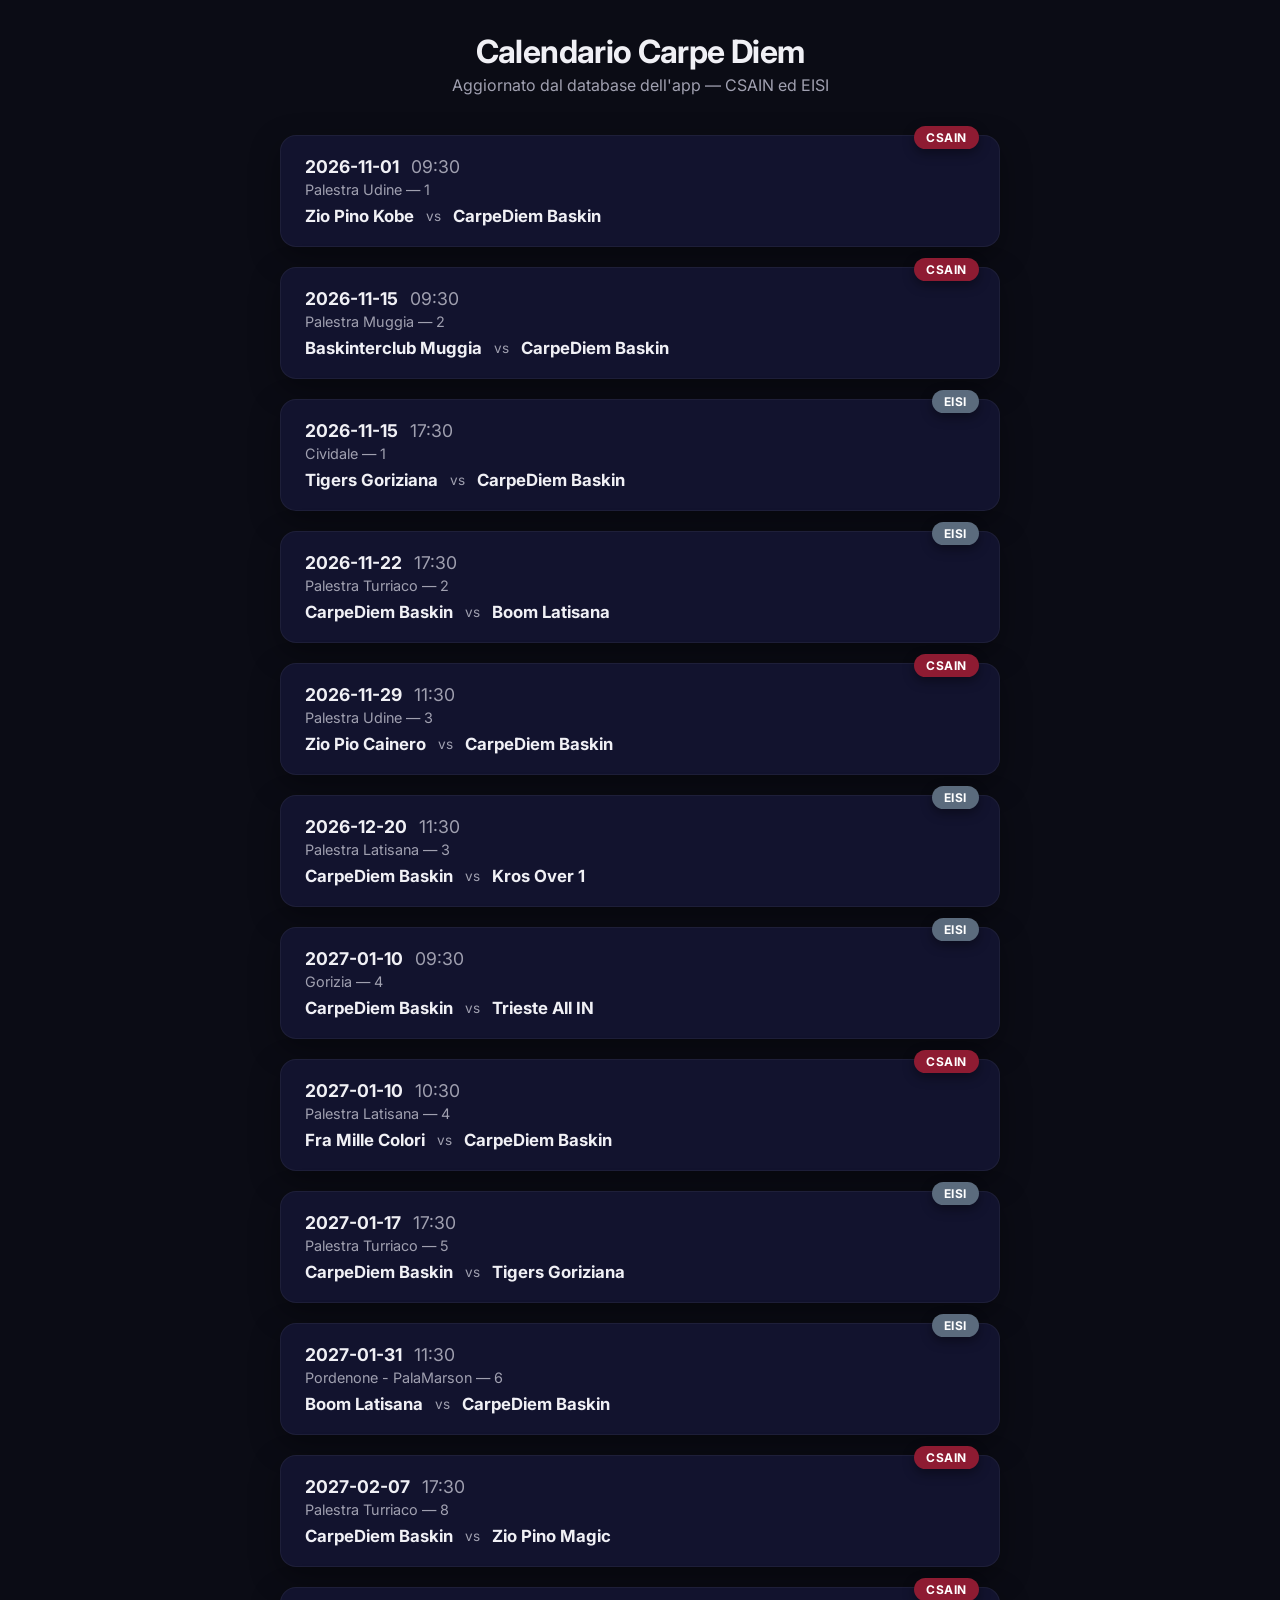
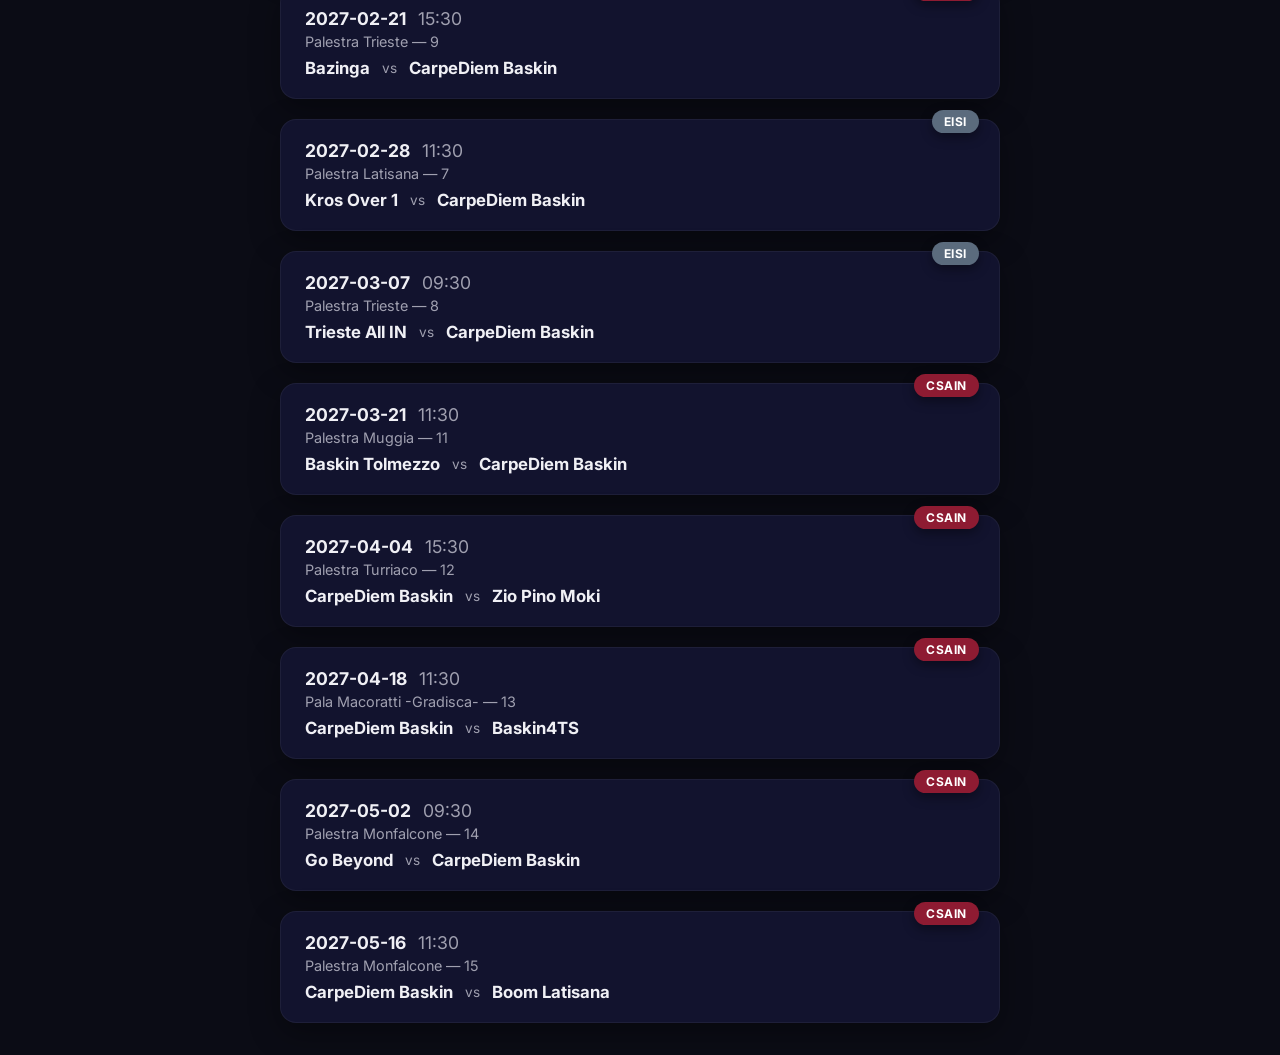
==== calendar_site/index.html @ c31df186 "Aggiunto calendario pubblico statico (index.html + generate.py + README)" ====
<!DOCTYPE html>
<html lang="it">
<head>
<meta charset="UTF-8">
<meta name="viewport" content="width=device-width, initial-scale=1.0">
<title>Calendario Carpe Diem</title>
<style>
  @import url('https://fonts.googleapis.com/css2?family=Inter:wght@400;600&display=swap');
  :root {
    --bg:#0b0c15; --surface:#12132e; --text:#f0f0f5; --muted:#a0a0b0;
  }
  * { box-sizing:border-box; margin:0; padding:0; }
  body { font-family:'Inter',system-ui,sans-serif; background:var(--bg); color:var(--text); padding:2rem 1rem; }
  .container { max-width:720px; margin:0 auto; }
  header { text-align:center; margin-bottom:2.5rem; }
  h1 { font-size:2rem; letter-spacing:-0.02em; }
  .subtitle { color:var(--muted); margin-top:.25rem; }
  .grid { display:grid; gap:1.25rem; }
  .card { background:var(--surface); border-radius:1rem; padding:1.25rem 1.5rem; position:relative; box-shadow:0 10px 30px rgba(0,0,0,.35); border:1px solid rgba(255,255,255,.05); }
  .tag { position:absolute; top:-.6rem; right:1.25rem; padding:.25rem .75rem; border-radius:999px; font-size:.75rem; font-weight:700; letter-spacing:.05em; text-transform:uppercase; color:#fff; box-shadow:0 4px 12px rgba(0,0,0,.4); }
  h3 { font-size:1.1rem; margin-bottom:.25rem; }
  .time { color:var(--muted); font-weight:400; margin-left:.5rem; }
  .venue { color:var(--muted); font-size:.9rem; margin-bottom:.5rem; }
  .teams { display:flex; align-items:center; gap:.75rem; font-size:1.05rem; margin-top:.5rem; }
  .vs { color:var(--muted); font-size:.85rem; }
  @media (max-width: 480px) { .card { padding:1rem; } }
</style>
</head>
<body>
<div class="container">
  <header>
    <h1>Calendario Carpe Diem</h1>
    <p class="subtitle">Aggiornato dal database dell'app — CSAIN ed EISI</p>
  </header>
  <main class="grid">
    
    <article class="card">
      <div class="tag" style="background:#8e1b32">CSAIN</div>
      <h3>2026-11-01 <span class="time">09:30</span></h3>
      <p class="venue">Palestra Udine — 1</p>
      <div class="teams">
        <b>Zio Pino Kobe</b> <span class="vs">vs</span> <b>CarpeDiem Baskin</b>
      </div>
    </article>


    <article class="card">
      <div class="tag" style="background:#8e1b32">CSAIN</div>
      <h3>2026-11-15 <span class="time">09:30</span></h3>
      <p class="venue">Palestra Muggia — 2</p>
      <div class="teams">
        <b>Baskinterclub Muggia</b> <span class="vs">vs</span> <b>CarpeDiem Baskin</b>
      </div>
    </article>


    <article class="card">
      <div class="tag" style="background:#5b6b7d">EISI</div>
      <h3>2026-11-15 <span class="time">17:30</span></h3>
      <p class="venue">Cividale — 1</p>
      <div class="teams">
        <b>Tigers Goriziana</b> <span class="vs">vs</span> <b>CarpeDiem Baskin</b>
      </div>
    </article>


    <article class="card">
      <div class="tag" style="background:#5b6b7d">EISI</div>
      <h3>2026-11-22 <span class="time">17:30</span></h3>
      <p class="venue">Palestra Turriaco — 2</p>
      <div class="teams">
        <b>CarpeDiem Baskin</b> <span class="vs">vs</span> <b>Boom Latisana</b>
      </div>
    </article>


    <article class="card">
      <div class="tag" style="background:#8e1b32">CSAIN</div>
      <h3>2026-11-29 <span class="time">11:30</span></h3>
      <p class="venue">Palestra Udine — 3</p>
      <div class="teams">
        <b>Zio Pio Cainero</b> <span class="vs">vs</span> <b>CarpeDiem Baskin</b>
      </div>
    </article>


    <article class="card">
      <div class="tag" style="background:#5b6b7d">EISI</div>
      <h3>2026-12-20 <span class="time">11:30</span></h3>
      <p class="venue">Palestra Latisana — 3</p>
      <div class="teams">
        <b>CarpeDiem Baskin</b> <span class="vs">vs</span> <b>Kros Over 1</b>
      </div>
    </article>


    <article class="card">
      <div class="tag" style="background:#5b6b7d">EISI</div>
      <h3>2027-01-10 <span class="time">09:30</span></h3>
      <p class="venue">Gorizia — 4</p>
      <div class="teams">
        <b>CarpeDiem Baskin</b> <span class="vs">vs</span> <b>Trieste All IN</b>
      </div>
    </article>


    <article class="card">
      <div class="tag" style="background:#8e1b32">CSAIN</div>
      <h3>2027-01-10 <span class="time">10:30</span></h3>
      <p class="venue">Palestra Latisana — 4</p>
      <div class="teams">
        <b>Fra Mille Colori</b> <span class="vs">vs</span> <b>CarpeDiem Baskin</b>
      </div>
    </article>


    <article class="card">
      <div class="tag" style="background:#5b6b7d">EISI</div>
      <h3>2027-01-17 <span class="time">17:30</span></h3>
      <p class="venue">Palestra Turriaco — 5</p>
      <div class="teams">
        <b>CarpeDiem Baskin</b> <span class="vs">vs</span> <b>Tigers Goriziana</b>
      </div>
    </article>


    <article class="card">
      <div class="tag" style="background:#5b6b7d">EISI</div>
      <h3>2027-01-31 <span class="time">11:30</span></h3>
      <p class="venue">Pordenone - PalaMarson — 6</p>
      <div class="teams">
        <b>Boom Latisana</b> <span class="vs">vs</span> <b>CarpeDiem Baskin</b>
      </div>
    </article>


    <article class="card">
      <div class="tag" style="background:#8e1b32">CSAIN</div>
      <h3>2027-02-07 <span class="time">17:30</span></h3>
      <p class="venue">Palestra Turriaco — 8</p>
      <div class="teams">
        <b>CarpeDiem Baskin</b> <span class="vs">vs</span> <b>Zio Pino Magic</b>
      </div>
    </article>


    <article class="card">
      <div class="tag" style="background:#8e1b32">CSAIN</div>
      <h3>2027-02-21 <span class="time">15:30</span></h3>
      <p class="venue">Palestra Trieste — 9</p>
      <div class="teams">
        <b>Bazinga</b> <span class="vs">vs</span> <b>CarpeDiem Baskin</b>
      </div>
    </article>


    <article class="card">
      <div class="tag" style="background:#5b6b7d">EISI</div>
      <h3>2027-02-28 <span class="time">11:30</span></h3>
      <p class="venue">Palestra Latisana — 7</p>
      <div class="teams">
        <b>Kros Over 1</b> <span class="vs">vs</span> <b>CarpeDiem Baskin</b>
      </div>
    </article>


    <article class="card">
      <div class="tag" style="background:#5b6b7d">EISI</div>
      <h3>2027-03-07 <span class="time">09:30</span></h3>
      <p class="venue">Palestra Trieste — 8</p>
      <div class="teams">
        <b>Trieste All IN</b> <span class="vs">vs</span> <b>CarpeDiem Baskin</b>
      </div>
    </article>


    <article class="card">
      <div class="tag" style="background:#8e1b32">CSAIN</div>
      <h3>2027-03-21 <span class="time">11:30</span></h3>
      <p class="venue">Palestra Muggia — 11</p>
      <div class="teams">
        <b>Baskin Tolmezzo</b> <span class="vs">vs</span> <b>CarpeDiem Baskin</b>
      </div>
    </article>


    <article class="card">
      <div class="tag" style="background:#8e1b32">CSAIN</div>
      <h3>2027-04-04 <span class="time">15:30</span></h3>
      <p class="venue">Palestra Turriaco — 12</p>
      <div class="teams">
        <b>CarpeDiem Baskin</b> <span class="vs">vs</span> <b>Zio Pino Moki</b>
      </div>
    </article>


    <article class="card">
      <div class="tag" style="background:#8e1b32">CSAIN</div>
      <h3>2027-04-18 <span class="time">11:30</span></h3>
      <p class="venue">Pala Macoratti -Gradisca- — 13</p>
      <div class="teams">
        <b>CarpeDiem Baskin</b> <span class="vs">vs</span> <b>Baskin4TS</b>
      </div>
    </article>


    <article class="card">
      <div class="tag" style="background:#8e1b32">CSAIN</div>
      <h3>2027-05-02 <span class="time">09:30</span></h3>
      <p class="venue">Palestra Monfalcone — 14</p>
      <div class="teams">
        <b>Go Beyond</b> <span class="vs">vs</span> <b>CarpeDiem Baskin</b>
      </div>
    </article>


    <article class="card">
      <div class="tag" style="background:#8e1b32">CSAIN</div>
      <h3>2027-05-16 <span class="time">11:30</span></h3>
      <p class="venue">Palestra Monfalcone — 15</p>
      <div class="teams">
        <b>CarpeDiem Baskin</b> <span class="vs">vs</span> <b>Boom Latisana</b>
      </div>
    </article>

  </main>
</div>
</body>
</html>
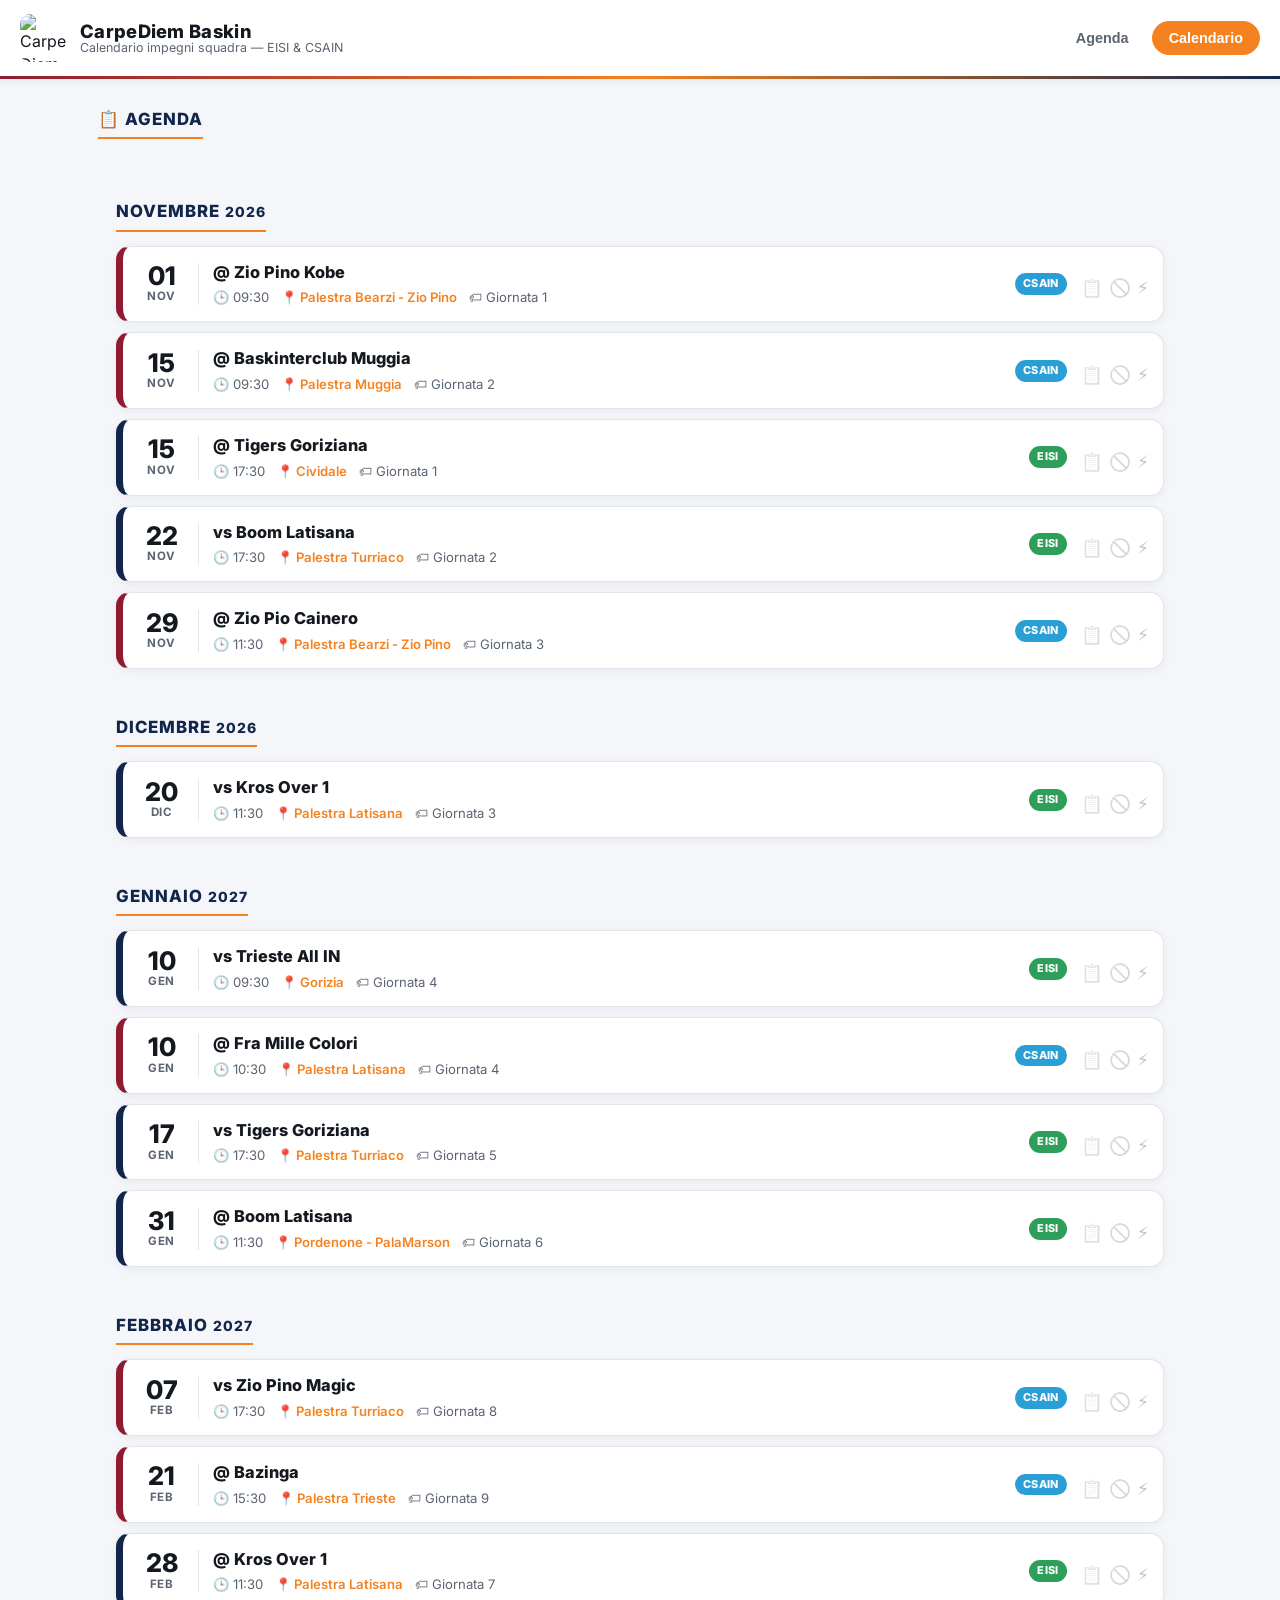
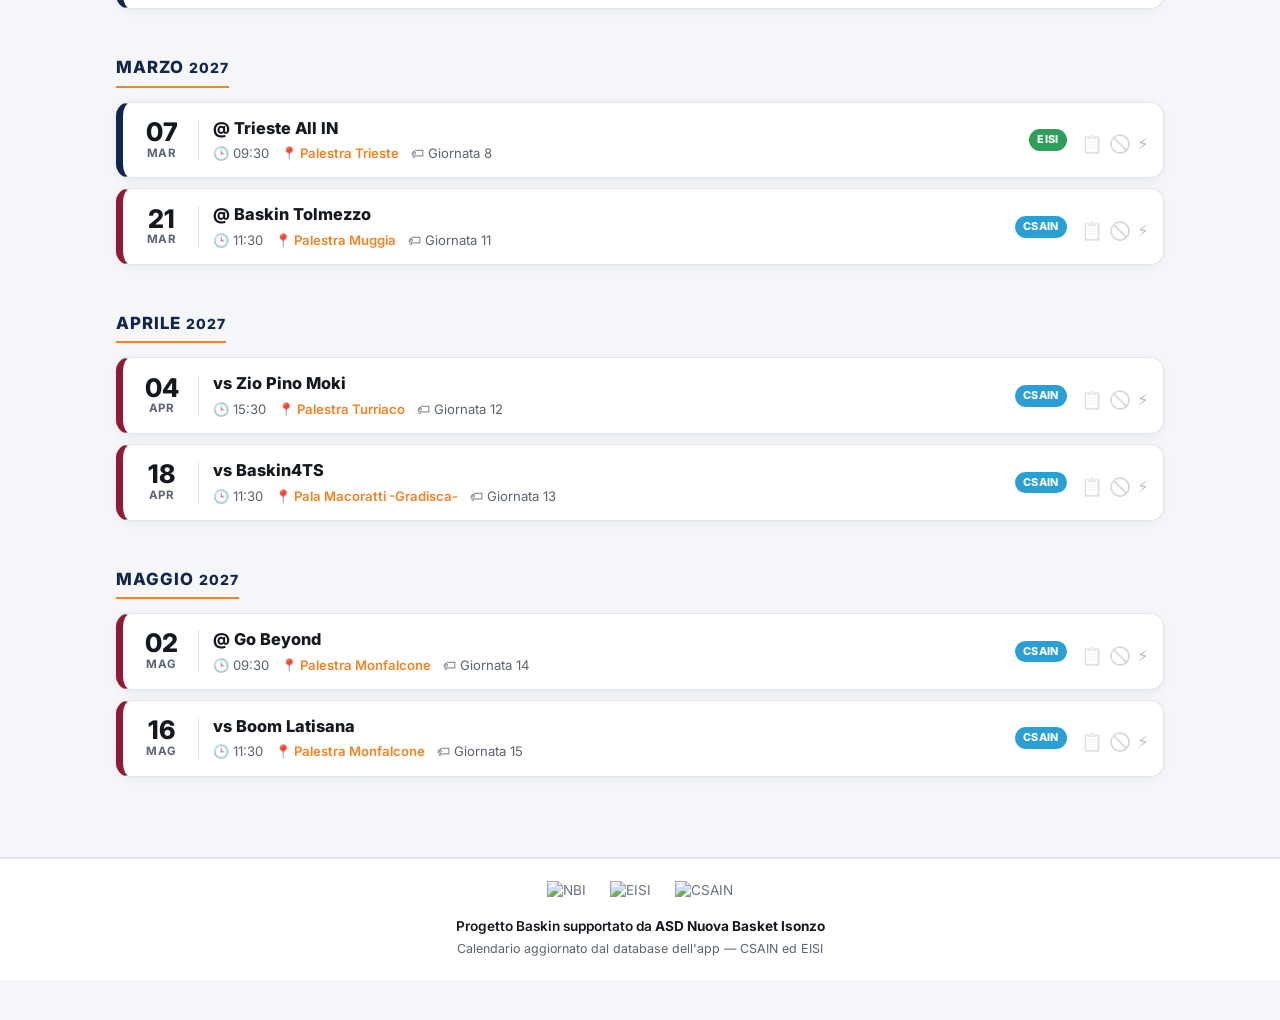
==== commit 68db0181: "Icone convocazioni/indisponibili/passaggi con fetch al server, tab agenda/calendario" ====
--- a/calendar_site/index.html
+++ b/calendar_site/index.html
@@ -5,225 +5,978 @@
 <meta name="viewport" content="width=device-width, initial-scale=1.0">
 <title>Calendario Carpe Diem</title>
 <style>
-  @import url('https://fonts.googleapis.com/css2?family=Inter:wght@400;600&display=swap');
+  @import url('https://fonts.googleapis.com/css2?family=Inter:wght@400;600;800&display=swap');
   :root {
-    --bg:#0b0c15; --surface:#12132e; --text:#f0f0f5; --muted:#a0a0b0;
+    --orange: #f58220; --orange-dark: #d96f16;
+    --amaranto: #8e1b32; --navy: #12264b;
+    --eisi: #2e9e5b; --csain: #2a9fd6;
+    --bg: #f4f6f9; --surface: #ffffff; --surface-2: #f8fafc;
+    --text: #14181f; --muted: #5b6472; --border: #e2e6ec; --header-bg: #ffffff;
+    --font: "Inter", system-ui, -apple-system, Roboto, Helvetica, Arial, sans-serif;
+    --radius: 14px; --radius-sm: 9px;
+    --shadow: 0 8px 24px rgba(18,38,75,0.10); --shadow-sm: 0 2px 8px rgba(18,38,75,0.06);
   }
   * { box-sizing:border-box; margin:0; padding:0; }
-  body { font-family:'Inter',system-ui,sans-serif; background:var(--bg); color:var(--text); padding:2rem 1rem; }
-  .container { max-width:720px; margin:0 auto; }
-  header { text-align:center; margin-bottom:2.5rem; }
-  h1 { font-size:2rem; letter-spacing:-0.02em; }
-  .subtitle { color:var(--muted); margin-top:.25rem; }
-  .grid { display:grid; gap:1.25rem; }
-  .card { background:var(--surface); border-radius:1rem; padding:1.25rem 1.5rem; position:relative; box-shadow:0 10px 30px rgba(0,0,0,.35); border:1px solid rgba(255,255,255,.05); }
-  .tag { position:absolute; top:-.6rem; right:1.25rem; padding:.25rem .75rem; border-radius:999px; font-size:.75rem; font-weight:700; letter-spacing:.05em; text-transform:uppercase; color:#fff; box-shadow:0 4px 12px rgba(0,0,0,.4); }
-  h3 { font-size:1.1rem; margin-bottom:.25rem; }
-  .time { color:var(--muted); font-weight:400; margin-left:.5rem; }
-  .venue { color:var(--muted); font-size:.9rem; margin-bottom:.5rem; }
-  .teams { display:flex; align-items:center; gap:.75rem; font-size:1.05rem; margin-top:.5rem; }
-  .vs { color:var(--muted); font-size:.85rem; }
-  @media (max-width: 480px) { .card { padding:1rem; } }
+  html { scroll-behavior: smooth; }
+  body { font-family: var(--font); background: var(--bg); color: var(--text); line-height: 1.45; padding-bottom: 40px; }
+  a { color: var(--orange); text-decoration: none; }
+  a:hover { text-decoration: underline; }
+
+  /* Header */
+  .topbar-brand { display:flex; align-items:center; gap:12px; min-width:0; }
+  .topbar-brand img { height:48px; width:48px; object-fit:contain; border-radius:10px; background:#fff; }
+  .topbar-brand .title { font-weight:800; font-size:1.15rem; letter-spacing:.3px; line-height:1.1; }
+  .topbar-brand .subtitle { font-size:.78rem; color:var(--muted); }
+
+  /* Sections */
+  .section-title { font-size:1.05rem; font-weight:800; text-transform:uppercase; letter-spacing:1px; color:var(--navy); margin: 28px 0 14px; padding-bottom:6px; border-bottom:2px solid var(--orange); display:inline-block; }
+  .agenda-section, .cal-section { max-width: 1120px; margin: 0 auto; padding: 18px 18px 0; }
+
+  /* Agenda Cards */
+  .agenda-list { display:flex; flex-direction:column; gap:10px; }
+  .match-card {
+    display:flex; align-items:center; gap:14px; background:var(--surface);
+    border:1px solid var(--border); border-left:7px solid var(--orange); border-radius:var(--radius);
+    padding:14px; cursor:pointer; box-shadow:var(--shadow-sm); transition: transform .12s ease, box-shadow .12s ease;
+  }
+  .match-card:hover { box-shadow:var(--shadow); transform: translateY(-2px); }
+  .match-card.fed-EISI { border-left-color: var(--navy); }
+  .match-card.fed-CSAIN { border-left-color: var(--amaranto); }
+  .match-card__date { flex:0 0 62px; text-align:center; border-right:1px solid var(--border); padding-right:12px; }
+  .match-card__day { font-size:1.6rem; font-weight:800; line-height:1; color:var(--text); }
+  .match-card__mon { font-size:.72rem; text-transform:uppercase; color:var(--muted); font-weight:700; letter-spacing:.5px; }
+  .match-card__main { flex:1; min-width:0; }
+  .match-card__titleRow { display:flex; align-items:center; gap:8px; }
+  .match-card__logo { width:30px; height:30px; object-fit:contain; border-radius:6px; flex:0 0 auto; background:#fff; border:1px solid var(--border); padding:2px; }
+  .match-card__vs { font-weight:800; font-size:1.02rem; }
+  .match-card__meta { font-size:.82rem; color:var(--muted); display:flex; gap:12px; flex-wrap:wrap; margin-top:4px; }
+  .match-card__meta .meta-link { color:var(--orange); font-weight:600; }
+  .match-card__right { display:flex; flex-direction:column; align-items:flex-end; gap:6px; min-width:64px; }
+  .pill { font-size:.68rem; font-weight:800; color:#fff; padding:3px 8px; border-radius:999px; letter-spacing:.3px; }
+  .pill.CSAIN { background:var(--csain); }
+  .pill.EISI { background:var(--eisi); }
+  .pill.result { background:#2e9e5b; }
+
+  /* Calendario */
+  .cal-section h2 { margin-top:36px; }
+  .cal-month-grid { display:grid; grid-template-columns: repeat(auto-fill, minmax(160px, 1fr)); gap:10px; }
+  .cal-cell { background:var(--surface-2); border:1px solid var(--border); border-radius:var(--radius-sm); padding:10px; min-height:100px; }
+  .cal-day-num { font-size:1.1rem; font-weight:800; color:var(--navy); margin-bottom:6px; }
+  .cal-ev { border-left:4px solid var(--orange); background:var(--surface); border-radius:8px; padding:8px; margin-bottom:6px; box-shadow:var(--shadow-sm); }
+  .cal-ev.fed-EISI { border-left-color:var(--navy); }
+  .cal-ev.fed-CSAIN { border-left-color:var(--amaranto); }
+  .cal-badge { font-size:.6rem; font-weight:800; padding:2px 6px; border-radius:5px; color:#fff; display:inline-block; margin-bottom:4px; }
+  .badge-CSAIN { background:var(--csain); }
+  .badge-EISI { background:var(--eisi); }
+  .cal-ev-time { font-weight:800; color:var(--orange); font-size:.82rem; }
+  .cal-ev-vs { font-weight:700; font-size:.85rem; color:var(--text); white-space:nowrap; overflow:hidden; text-overflow:ellipsis; }
+
+  /* Footer */
+  footer img { height: 28px; opacity: .9; }
+  .card-icons { display:flex; gap:6px; margin-top:8px; align-items:center; }
+  .icon-badge { font-size:1.1rem; opacity:.25; filter:grayscale(1); transition:opacity .2s, filter .2s; cursor:default; }
+  .icon-badge.active { opacity:1; filter:none; cursor:pointer; }
+
+  /* Responsive */
+  @media (max-width: 720px) {
+    .match-card { flex-wrap:wrap; gap:10px; padding:12px; }
+    .match-card__date { border-right:none; border-bottom:1px solid var(--border); padding:0 0 8px; flex:0 0 100%; text-align:left; display:flex; gap:10px; align-items:center; }
+    .match-card__main { min-width:100%; }
+    .cal-month-grid { grid-template-columns: 1fr; }
+  }
 </style>
 </head>
 <body>
-<div class="container">
-  <header>
-    <h1>Calendario Carpe Diem</h1>
-    <p class="subtitle">Aggiornato dal database dell'app — CSAIN ed EISI</p>
-  </header>
-  <main class="grid">
+
+    <header class="topbar" style="position:sticky;top:0;z-index:30;background:var(--header-bg);border-bottom:3px solid transparent;border-image:linear-gradient(90deg,#8e1b32,#f58220,#12264b) 1;box-shadow:0 2px 8px rgba(18,38,75,.08);padding:14px 20px;display:flex;align-items:center;gap:14px;flex-wrap:wrap;">
+      <div style="display:flex;align-items:center;gap:12px;min-width:0;">
+        <img src="https://raw.githubusercontent.com/ErikF79/carpediem-baskin/main/static/assets/carpediem.png" alt="Carpe Diem" style="height:48px;width:48px;object-fit:contain;border-radius:10px;background:#fff;">
+        <div style="line-height:1.1;">
+          <div style="font-weight:800;font-size:1.15rem;letter-spacing:.3px;color:var(--text);">CarpeDiem Baskin</div>
+          <div style="font-size:.78rem;color:var(--muted);">Calendario impegni squadra — EISI &amp; CSAIN</div>
+        </div>
+      </div>
+      <nav style="display:flex;gap:6px;margin-left:auto;">
+        <button onclick="showTab('agenda')" id="tab-agenda" style="padding:8px 16px;border-radius:999px;font-weight:700;font-size:.9rem;text-decoration:none;background:transparent;color:var(--muted);border:1px solid transparent;cursor:pointer;">Agenda</button>
+        <button onclick="showTab('calendario')" id="tab-calendario" style="padding:8px 16px;border-radius:999px;font-weight:700;font-size:.9rem;text-decoration:none;background:var(--orange);color:#fff;border:1px solid var(--orange);cursor:pointer;">Calendario</button>
+      </nav>
+    </header>
+    <script>
+      function showTab(id) {
+        document.getElementById('agenda').style.display = id === 'agenda' ? 'block' : 'none';
+        document.getElementById('calendario').style.display = id === 'calendario' ? 'block' : 'none';
+        document.getElementById('tab-agenda').style.background = id === 'agenda' ? 'var(--orange)' : 'transparent';
+        document.getElementById('tab-agenda').style.color = id === 'agenda' ? '#fff' : 'var(--muted)';
+        document.getElementById('tab-calendario').style.background = id === 'calendario' ? 'var(--orange)' : 'transparent';
+        document.getElementById('tab-calendario').style.color = id === 'calendario' ? '#fff' : 'var(--muted)';
+      }
+    </script>
     
-    <article class="card">
-      <div class="tag" style="background:#8e1b32">CSAIN</div>
-      <h3>2026-11-01 <span class="time">09:30</span></h3>
-      <p class="venue">Palestra Udine — 1</p>
-      <div class="teams">
-        <b>Zio Pino Kobe</b> <span class="vs">vs</span> <b>CarpeDiem Baskin</b>
-      </div>
-    </article>
-
-
-    <article class="card">
-      <div class="tag" style="background:#8e1b32">CSAIN</div>
-      <h3>2026-11-15 <span class="time">09:30</span></h3>
-      <p class="venue">Palestra Muggia — 2</p>
-      <div class="teams">
-        <b>Baskinterclub Muggia</b> <span class="vs">vs</span> <b>CarpeDiem Baskin</b>
-      </div>
-    </article>
-
-
-    <article class="card">
-      <div class="tag" style="background:#5b6b7d">EISI</div>
-      <h3>2026-11-15 <span class="time">17:30</span></h3>
-      <p class="venue">Cividale — 1</p>
-      <div class="teams">
-        <b>Tigers Goriziana</b> <span class="vs">vs</span> <b>CarpeDiem Baskin</b>
-      </div>
-    </article>
-
-
-    <article class="card">
-      <div class="tag" style="background:#5b6b7d">EISI</div>
-      <h3>2026-11-22 <span class="time">17:30</span></h3>
-      <p class="venue">Palestra Turriaco — 2</p>
-      <div class="teams">
-        <b>CarpeDiem Baskin</b> <span class="vs">vs</span> <b>Boom Latisana</b>
-      </div>
-    </article>
-
-
-    <article class="card">
-      <div class="tag" style="background:#8e1b32">CSAIN</div>
-      <h3>2026-11-29 <span class="time">11:30</span></h3>
-      <p class="venue">Palestra Udine — 3</p>
-      <div class="teams">
-        <b>Zio Pio Cainero</b> <span class="vs">vs</span> <b>CarpeDiem Baskin</b>
-      </div>
-    </article>
-
-
-    <article class="card">
-      <div class="tag" style="background:#5b6b7d">EISI</div>
-      <h3>2026-12-20 <span class="time">11:30</span></h3>
-      <p class="venue">Palestra Latisana — 3</p>
-      <div class="teams">
-        <b>CarpeDiem Baskin</b> <span class="vs">vs</span> <b>Kros Over 1</b>
-      </div>
-    </article>
-
-
-    <article class="card">
-      <div class="tag" style="background:#5b6b7d">EISI</div>
-      <h3>2027-01-10 <span class="time">09:30</span></h3>
-      <p class="venue">Gorizia — 4</p>
-      <div class="teams">
-        <b>CarpeDiem Baskin</b> <span class="vs">vs</span> <b>Trieste All IN</b>
-      </div>
-    </article>
-
-
-    <article class="card">
-      <div class="tag" style="background:#8e1b32">CSAIN</div>
-      <h3>2027-01-10 <span class="time">10:30</span></h3>
-      <p class="venue">Palestra Latisana — 4</p>
-      <div class="teams">
-        <b>Fra Mille Colori</b> <span class="vs">vs</span> <b>CarpeDiem Baskin</b>
-      </div>
-    </article>
-
-
-    <article class="card">
-      <div class="tag" style="background:#5b6b7d">EISI</div>
-      <h3>2027-01-17 <span class="time">17:30</span></h3>
-      <p class="venue">Palestra Turriaco — 5</p>
-      <div class="teams">
-        <b>CarpeDiem Baskin</b> <span class="vs">vs</span> <b>Tigers Goriziana</b>
-      </div>
-    </article>
-
-
-    <article class="card">
-      <div class="tag" style="background:#5b6b7d">EISI</div>
-      <h3>2027-01-31 <span class="time">11:30</span></h3>
-      <p class="venue">Pordenone - PalaMarson — 6</p>
-      <div class="teams">
-        <b>Boom Latisana</b> <span class="vs">vs</span> <b>CarpeDiem Baskin</b>
-      </div>
-    </article>
-
-
-    <article class="card">
-      <div class="tag" style="background:#8e1b32">CSAIN</div>
-      <h3>2027-02-07 <span class="time">17:30</span></h3>
-      <p class="venue">Palestra Turriaco — 8</p>
-      <div class="teams">
-        <b>CarpeDiem Baskin</b> <span class="vs">vs</span> <b>Zio Pino Magic</b>
-      </div>
-    </article>
-
-
-    <article class="card">
-      <div class="tag" style="background:#8e1b32">CSAIN</div>
-      <h3>2027-02-21 <span class="time">15:30</span></h3>
-      <p class="venue">Palestra Trieste — 9</p>
-      <div class="teams">
-        <b>Bazinga</b> <span class="vs">vs</span> <b>CarpeDiem Baskin</b>
-      </div>
-    </article>
-
-
-    <article class="card">
-      <div class="tag" style="background:#5b6b7d">EISI</div>
-      <h3>2027-02-28 <span class="time">11:30</span></h3>
-      <p class="venue">Palestra Latisana — 7</p>
-      <div class="teams">
-        <b>Kros Over 1</b> <span class="vs">vs</span> <b>CarpeDiem Baskin</b>
-      </div>
-    </article>
-
-
-    <article class="card">
-      <div class="tag" style="background:#5b6b7d">EISI</div>
-      <h3>2027-03-07 <span class="time">09:30</span></h3>
-      <p class="venue">Palestra Trieste — 8</p>
-      <div class="teams">
-        <b>Trieste All IN</b> <span class="vs">vs</span> <b>CarpeDiem Baskin</b>
-      </div>
-    </article>
-
-
-    <article class="card">
-      <div class="tag" style="background:#8e1b32">CSAIN</div>
-      <h3>2027-03-21 <span class="time">11:30</span></h3>
-      <p class="venue">Palestra Muggia — 11</p>
-      <div class="teams">
-        <b>Baskin Tolmezzo</b> <span class="vs">vs</span> <b>CarpeDiem Baskin</b>
-      </div>
-    </article>
-
-
-    <article class="card">
-      <div class="tag" style="background:#8e1b32">CSAIN</div>
-      <h3>2027-04-04 <span class="time">15:30</span></h3>
-      <p class="venue">Palestra Turriaco — 12</p>
-      <div class="teams">
-        <b>CarpeDiem Baskin</b> <span class="vs">vs</span> <b>Zio Pino Moki</b>
-      </div>
-    </article>
-
-
-    <article class="card">
-      <div class="tag" style="background:#8e1b32">CSAIN</div>
-      <h3>2027-04-18 <span class="time">11:30</span></h3>
-      <p class="venue">Pala Macoratti -Gradisca- — 13</p>
-      <div class="teams">
-        <b>CarpeDiem Baskin</b> <span class="vs">vs</span> <b>Baskin4TS</b>
-      </div>
-    </article>
-
-
-    <article class="card">
-      <div class="tag" style="background:#8e1b32">CSAIN</div>
-      <h3>2027-05-02 <span class="time">09:30</span></h3>
-      <p class="venue">Palestra Monfalcone — 14</p>
-      <div class="teams">
-        <b>Go Beyond</b> <span class="vs">vs</span> <b>CarpeDiem Baskin</b>
-      </div>
-    </article>
-
-
-    <article class="card">
-      <div class="tag" style="background:#8e1b32">CSAIN</div>
-      <h3>2027-05-16 <span class="time">11:30</span></h3>
-      <p class="venue">Palestra Monfalcone — 15</p>
-      <div class="teams">
-        <b>CarpeDiem Baskin</b> <span class="vs">vs</span> <b>Boom Latisana</b>
-      </div>
-    </article>
-
-  </main>
+<div style="max-width:1120px;margin:0 auto;padding:0 18px 40px;">
+
+  <section id="agenda" aria-label="Agenda gare" style="display:block;">
+    <h2 class="section-title"><span>📋</span> Agenda</h2>
+    
+        <section class="agenda-section" aria-label="Novembre 2026">
+          <h2 class="section-title"><span>Novembre</span> <small>2026</small></h2>
+          <div class="agenda-list">
+            
+            <div class="match-card fed-CSAIN">
+              <div class="match-card__date">
+                <div class="match-card__day">01</div>
+                <div class="match-card__mon">NOV</div>
+              </div>
+              <div class="match-card__main">
+                <div class="match-card__titleRow">
+                  <img src="https://lh3.googleusercontent.com/pw/AP1GczMa6Z1pRIdJGs_atdPObWw3ugouC6qSSCWmayUmEqvPgJTQqSZwtala8-Xh0nIx3Zl3JfZzdAG06sUL73BoY5RkzlqHianNHnYBuqV58S-KZOhGWVqHpMx6J-LxlujXDNzvUEpekRYyvcltc-U0z6Gf=w869-h869-s-no-gm?authuser=0" alt="Zio Pino Kobe" class="match-card__logo" loading="lazy" onerror="this.style.display='none'">
+                  <div class="match-card__vs">@ Zio Pino Kobe</div>
+                </div>
+                <div class="match-card__meta">
+                  <span>🕒 09:30</span>
+                  <span><a href="https://maps.google.com/?q=Palestra+Bearzi+Udine" target="_blank" rel="noopener" class="meta-link">📍 Palestra Bearzi - Zio Pino</a></span>
+                  <span>🏷 Giornata 1</span>
+                </div>
+              </div>
+              <div class="match-card__right">
+                <span class="pill CSAIN">CSAIN</span>
+                
+              </div>
+              <div class="card-icons" data-match-id="1" aria-label="Stato gara 1">
+                <span class="icon-badge" title="Convocazioni" data-type="convocazioni">📋</span>
+                <span class="icon-badge" title="Indisponibili" data-type="indisponibili">🚫</span>
+                <span class="icon-badge" title="Passaggi" data-type="passaggi">⚡</span>
+              </div>
+            </div>
+            
+            <div class="match-card fed-CSAIN">
+              <div class="match-card__date">
+                <div class="match-card__day">15</div>
+                <div class="match-card__mon">NOV</div>
+              </div>
+              <div class="match-card__main">
+                <div class="match-card__titleRow">
+                  <img src="https://lh3.googleusercontent.com/pw/AP1GczO7mxq1devKY3ne6EpE6YcSXL49tIXTavExEl5Alk0Hm9ZtdbOg9hNpa46gxhPxuRW6k1zakz8nKe4a5Th9C4llBapleUU6SeHWxfdalrcAa9nrViJ3z_GI7DYRYl4qhahnJNVfHDiV1kjLmCqgpkXd=w447-h447-s-no-gm?authuser=0" alt="Baskinterclub Muggia" class="match-card__logo" loading="lazy" onerror="this.style.display='none'">
+                  <div class="match-card__vs">@ Baskinterclub Muggia</div>
+                </div>
+                <div class="match-card__meta">
+                  <span>🕒 09:30</span>
+                  <span><a href="https://maps.google.com/?q=Palestra+Muggia" target="_blank" rel="noopener" class="meta-link">📍 Palestra Muggia</a></span>
+                  <span>🏷 Giornata 2</span>
+                </div>
+              </div>
+              <div class="match-card__right">
+                <span class="pill CSAIN">CSAIN</span>
+                
+              </div>
+              <div class="card-icons" data-match-id="2" aria-label="Stato gara 2">
+                <span class="icon-badge" title="Convocazioni" data-type="convocazioni">📋</span>
+                <span class="icon-badge" title="Indisponibili" data-type="indisponibili">🚫</span>
+                <span class="icon-badge" title="Passaggi" data-type="passaggi">⚡</span>
+              </div>
+            </div>
+            
+            <div class="match-card fed-EISI">
+              <div class="match-card__date">
+                <div class="match-card__day">15</div>
+                <div class="match-card__mon">NOV</div>
+              </div>
+              <div class="match-card__main">
+                <div class="match-card__titleRow">
+                  <img src="https://lh3.googleusercontent.com/pw/AP1GczO5Dn5rZOSF9W_83Cht4XcWWxVyttYbnSQJMNtBsp7S_DdQp_6Wjpkz9q-Gsh1rgL85mGL2n6N716MZYh5GNKtVP9qQ8A8wefANtpQoQYEw5FIbc4BXllYEAk20msp-R8_88dxlVaC-1tVc8pdhQ3_7=w219-h230-s-no-gm?authuser=0" alt="Tigers Goriziana" class="match-card__logo" loading="lazy" onerror="this.style.display='none'">
+                  <div class="match-card__vs">@ Tigers Goriziana</div>
+                </div>
+                <div class="match-card__meta">
+                  <span>🕒 17:30</span>
+                  <span><a href="https://maps.google.com/?q=Cividale" target="_blank" rel="noopener" class="meta-link">📍 Cividale</a></span>
+                  <span>🏷 Giornata 1</span>
+                </div>
+              </div>
+              <div class="match-card__right">
+                <span class="pill EISI">EISI</span>
+                
+              </div>
+              <div class="card-icons" data-match-id="12" aria-label="Stato gara 12">
+                <span class="icon-badge" title="Convocazioni" data-type="convocazioni">📋</span>
+                <span class="icon-badge" title="Indisponibili" data-type="indisponibili">🚫</span>
+                <span class="icon-badge" title="Passaggi" data-type="passaggi">⚡</span>
+              </div>
+            </div>
+            
+            <div class="match-card fed-EISI">
+              <div class="match-card__date">
+                <div class="match-card__day">22</div>
+                <div class="match-card__mon">NOV</div>
+              </div>
+              <div class="match-card__main">
+                <div class="match-card__titleRow">
+                  <img src="https://lh3.googleusercontent.com/pw/AP1GczPtvxmt_b1qhNGrAjq6CzEJYu3UvCVktqJsxnhnrg-fbw0G8GacKPdt5lrszXALmU5BO1-xO48pE9MArmJIVWoqx5tp3_G_n_IlpOxl6Z97eUtORXt6B6ejcDCJlU499nAJuS7T6wZe2_pU2QzfLurk=w280-h135-s-no-gm?authuser=0" alt="Boom Latisana" class="match-card__logo" loading="lazy" onerror="this.style.display='none'">
+                  <div class="match-card__vs">vs Boom Latisana</div>
+                </div>
+                <div class="match-card__meta">
+                  <span>🕒 17:30</span>
+                  <span><a href="https://maps.google.com/?q=Palestra+Turriaco" target="_blank" rel="noopener" class="meta-link">📍 Palestra Turriaco</a></span>
+                  <span>🏷 Giornata 2</span>
+                </div>
+              </div>
+              <div class="match-card__right">
+                <span class="pill EISI">EISI</span>
+                
+              </div>
+              <div class="card-icons" data-match-id="13" aria-label="Stato gara 13">
+                <span class="icon-badge" title="Convocazioni" data-type="convocazioni">📋</span>
+                <span class="icon-badge" title="Indisponibili" data-type="indisponibili">🚫</span>
+                <span class="icon-badge" title="Passaggi" data-type="passaggi">⚡</span>
+              </div>
+            </div>
+            
+            <div class="match-card fed-CSAIN">
+              <div class="match-card__date">
+                <div class="match-card__day">29</div>
+                <div class="match-card__mon">NOV</div>
+              </div>
+              <div class="match-card__main">
+                <div class="match-card__titleRow">
+                  <img src="https://lh3.googleusercontent.com/pw/AP1GczMa6Z1pRIdJGs_atdPObWw3ugouC6qSSCWmayUmEqvPgJTQqSZwtala8-Xh0nIx3Zl3JfZzdAG06sUL73BoY5RkzlqHianNHnYBuqV58S-KZOhGWVqHpMx6J-LxlujXDNzvUEpekRYyvcltc-U0z6Gf=w869-h869-s-no-gm?authuser=0" alt="Zio Pio Cainero" class="match-card__logo" loading="lazy" onerror="this.style.display='none'">
+                  <div class="match-card__vs">@ Zio Pio Cainero</div>
+                </div>
+                <div class="match-card__meta">
+                  <span>🕒 11:30</span>
+                  <span><a href="https://maps.google.com/?q=Palestra+Bearzi+Udine" target="_blank" rel="noopener" class="meta-link">📍 Palestra Bearzi - Zio Pino</a></span>
+                  <span>🏷 Giornata 3</span>
+                </div>
+              </div>
+              <div class="match-card__right">
+                <span class="pill CSAIN">CSAIN</span>
+                
+              </div>
+              <div class="card-icons" data-match-id="3" aria-label="Stato gara 3">
+                <span class="icon-badge" title="Convocazioni" data-type="convocazioni">📋</span>
+                <span class="icon-badge" title="Indisponibili" data-type="indisponibili">🚫</span>
+                <span class="icon-badge" title="Passaggi" data-type="passaggi">⚡</span>
+              </div>
+            </div>
+            
+          </div>
+        </section>
+        
+        <section class="agenda-section" aria-label="Dicembre 2026">
+          <h2 class="section-title"><span>Dicembre</span> <small>2026</small></h2>
+          <div class="agenda-list">
+            
+            <div class="match-card fed-EISI">
+              <div class="match-card__date">
+                <div class="match-card__day">20</div>
+                <div class="match-card__mon">DIC</div>
+              </div>
+              <div class="match-card__main">
+                <div class="match-card__titleRow">
+                  <img src="https://lh3.googleusercontent.com/pw/AP1GczN2TOWKwTUGHd8i8bK-TdeKnmIsFI9Mvl-CHTxDTpBrux_lbX_hjQADvYinqxaEGHOlh-xXZ4-Qc4GpeWDJvTdlTO8gvtobtLtKx7Gw_nH2h6Ds0TAxv0zYidFVXQ5Ltxv5hZ_pyQSxjT1hK8nBeBuk=w214-h62-s-no-gm?authuser=0" alt="Kros Over 1" class="match-card__logo" loading="lazy" onerror="this.style.display='none'">
+                  <div class="match-card__vs">vs Kros Over 1</div>
+                </div>
+                <div class="match-card__meta">
+                  <span>🕒 11:30</span>
+                  <span><a href="https://maps.google.com/?q=Palestra+Latisana" target="_blank" rel="noopener" class="meta-link">📍 Palestra Latisana</a></span>
+                  <span>🏷 Giornata 3</span>
+                </div>
+              </div>
+              <div class="match-card__right">
+                <span class="pill EISI">EISI</span>
+                
+              </div>
+              <div class="card-icons" data-match-id="14" aria-label="Stato gara 14">
+                <span class="icon-badge" title="Convocazioni" data-type="convocazioni">📋</span>
+                <span class="icon-badge" title="Indisponibili" data-type="indisponibili">🚫</span>
+                <span class="icon-badge" title="Passaggi" data-type="passaggi">⚡</span>
+              </div>
+            </div>
+            
+          </div>
+        </section>
+        
+        <section class="agenda-section" aria-label="Gennaio 2027">
+          <h2 class="section-title"><span>Gennaio</span> <small>2027</small></h2>
+          <div class="agenda-list">
+            
+            <div class="match-card fed-EISI">
+              <div class="match-card__date">
+                <div class="match-card__day">10</div>
+                <div class="match-card__mon">GEN</div>
+              </div>
+              <div class="match-card__main">
+                <div class="match-card__titleRow">
+                  <img src="https://lh3.googleusercontent.com/pw/AP1GczO_DtsNkpA5q2gQuXnEUFSyJ5D2WgfClPttF4fPJIKPB0bHBjZjc83jYieA8tldsOeucFI_IQpplggi2iggOyL-I8laQpBloXB4yUb4gy5MCEULM7vJ6uyJEHqk6pouSy31TocqsregAuoQxTc2BXX0=w911-h869-s-no-gm?authuser=0" alt="Trieste All IN" class="match-card__logo" loading="lazy" onerror="this.style.display='none'">
+                  <div class="match-card__vs">vs Trieste All IN</div>
+                </div>
+                <div class="match-card__meta">
+                  <span>🕒 09:30</span>
+                  <span><a href="https://maps.google.com/?q=Gorizia" target="_blank" rel="noopener" class="meta-link">📍 Gorizia</a></span>
+                  <span>🏷 Giornata 4</span>
+                </div>
+              </div>
+              <div class="match-card__right">
+                <span class="pill EISI">EISI</span>
+                
+              </div>
+              <div class="card-icons" data-match-id="15" aria-label="Stato gara 15">
+                <span class="icon-badge" title="Convocazioni" data-type="convocazioni">📋</span>
+                <span class="icon-badge" title="Indisponibili" data-type="indisponibili">🚫</span>
+                <span class="icon-badge" title="Passaggi" data-type="passaggi">⚡</span>
+              </div>
+            </div>
+            
+            <div class="match-card fed-CSAIN">
+              <div class="match-card__date">
+                <div class="match-card__day">10</div>
+                <div class="match-card__mon">GEN</div>
+              </div>
+              <div class="match-card__main">
+                <div class="match-card__titleRow">
+                  <img src="https://lh3.googleusercontent.com/pw/AP1GczMfEZivsE8pIvDhcE4LaibMUwLgrpRWUn1rYzKEOVnJknObsmFyiMUZqMz6yU4qDa_sEjVIVm_xRp5e2yoLgrhmEOYMCdT_7qLJpUUjtqE8s97qexne61NTsyIDa91FZZtB97wGEa_N09FXVHdvgyZN=w500-h500-s-no-gm?authuser=0" alt="Fra Mille Colori" class="match-card__logo" loading="lazy" onerror="this.style.display='none'">
+                  <div class="match-card__vs">@ Fra Mille Colori</div>
+                </div>
+                <div class="match-card__meta">
+                  <span>🕒 10:30</span>
+                  <span><a href="https://maps.google.com/?q=Palestra+Latisana" target="_blank" rel="noopener" class="meta-link">📍 Palestra Latisana</a></span>
+                  <span>🏷 Giornata 4</span>
+                </div>
+              </div>
+              <div class="match-card__right">
+                <span class="pill CSAIN">CSAIN</span>
+                
+              </div>
+              <div class="card-icons" data-match-id="4" aria-label="Stato gara 4">
+                <span class="icon-badge" title="Convocazioni" data-type="convocazioni">📋</span>
+                <span class="icon-badge" title="Indisponibili" data-type="indisponibili">🚫</span>
+                <span class="icon-badge" title="Passaggi" data-type="passaggi">⚡</span>
+              </div>
+            </div>
+            
+            <div class="match-card fed-EISI">
+              <div class="match-card__date">
+                <div class="match-card__day">17</div>
+                <div class="match-card__mon">GEN</div>
+              </div>
+              <div class="match-card__main">
+                <div class="match-card__titleRow">
+                  <img src="https://lh3.googleusercontent.com/pw/AP1GczO5Dn5rZOSF9W_83Cht4XcWWxVyttYbnSQJMNtBsp7S_DdQp_6Wjpkz9q-Gsh1rgL85mGL2n6N716MZYh5GNKtVP9qQ8A8wefANtpQoQYEw5FIbc4BXllYEAk20msp-R8_88dxlVaC-1tVc8pdhQ3_7=w219-h230-s-no-gm?authuser=0" alt="Tigers Goriziana" class="match-card__logo" loading="lazy" onerror="this.style.display='none'">
+                  <div class="match-card__vs">vs Tigers Goriziana</div>
+                </div>
+                <div class="match-card__meta">
+                  <span>🕒 17:30</span>
+                  <span><a href="https://maps.google.com/?q=Palestra+Turriaco" target="_blank" rel="noopener" class="meta-link">📍 Palestra Turriaco</a></span>
+                  <span>🏷 Giornata 5</span>
+                </div>
+              </div>
+              <div class="match-card__right">
+                <span class="pill EISI">EISI</span>
+                
+              </div>
+              <div class="card-icons" data-match-id="16" aria-label="Stato gara 16">
+                <span class="icon-badge" title="Convocazioni" data-type="convocazioni">📋</span>
+                <span class="icon-badge" title="Indisponibili" data-type="indisponibili">🚫</span>
+                <span class="icon-badge" title="Passaggi" data-type="passaggi">⚡</span>
+              </div>
+            </div>
+            
+            <div class="match-card fed-EISI">
+              <div class="match-card__date">
+                <div class="match-card__day">31</div>
+                <div class="match-card__mon">GEN</div>
+              </div>
+              <div class="match-card__main">
+                <div class="match-card__titleRow">
+                  <img src="https://lh3.googleusercontent.com/pw/AP1GczPtvxmt_b1qhNGrAjq6CzEJYu3UvCVktqJsxnhnrg-fbw0G8GacKPdt5lrszXALmU5BO1-xO48pE9MArmJIVWoqx5tp3_G_n_IlpOxl6Z97eUtORXt6B6ejcDCJlU499nAJuS7T6wZe2_pU2QzfLurk=w280-h135-s-no-gm?authuser=0" alt="Boom Latisana" class="match-card__logo" loading="lazy" onerror="this.style.display='none'">
+                  <div class="match-card__vs">@ Boom Latisana</div>
+                </div>
+                <div class="match-card__meta">
+                  <span>🕒 11:30</span>
+                  <span><a href="https://maps.google.com/?q=PalaMarson+Pasiano" target="_blank" rel="noopener" class="meta-link">📍 Pordenone - PalaMarson</a></span>
+                  <span>🏷 Giornata 6</span>
+                </div>
+              </div>
+              <div class="match-card__right">
+                <span class="pill EISI">EISI</span>
+                
+              </div>
+              <div class="card-icons" data-match-id="17" aria-label="Stato gara 17">
+                <span class="icon-badge" title="Convocazioni" data-type="convocazioni">📋</span>
+                <span class="icon-badge" title="Indisponibili" data-type="indisponibili">🚫</span>
+                <span class="icon-badge" title="Passaggi" data-type="passaggi">⚡</span>
+              </div>
+            </div>
+            
+          </div>
+        </section>
+        
+        <section class="agenda-section" aria-label="Febbraio 2027">
+          <h2 class="section-title"><span>Febbraio</span> <small>2027</small></h2>
+          <div class="agenda-list">
+            
+            <div class="match-card fed-CSAIN">
+              <div class="match-card__date">
+                <div class="match-card__day">07</div>
+                <div class="match-card__mon">FEB</div>
+              </div>
+              <div class="match-card__main">
+                <div class="match-card__titleRow">
+                  <img src="https://lh3.googleusercontent.com/pw/AP1GczMa6Z1pRIdJGs_atdPObWw3ugouC6qSSCWmayUmEqvPgJTQqSZwtala8-Xh0nIx3Zl3JfZzdAG06sUL73BoY5RkzlqHianNHnYBuqV58S-KZOhGWVqHpMx6J-LxlujXDNzvUEpekRYyvcltc-U0z6Gf=w869-h869-s-no-gm?authuser=0" alt="Zio Pino Magic" class="match-card__logo" loading="lazy" onerror="this.style.display='none'">
+                  <div class="match-card__vs">vs Zio Pino Magic</div>
+                </div>
+                <div class="match-card__meta">
+                  <span>🕒 17:30</span>
+                  <span><a href="https://maps.google.com/?q=Palestra+Turriaco" target="_blank" rel="noopener" class="meta-link">📍 Palestra Turriaco</a></span>
+                  <span>🏷 Giornata 8</span>
+                </div>
+              </div>
+              <div class="match-card__right">
+                <span class="pill CSAIN">CSAIN</span>
+                
+              </div>
+              <div class="card-icons" data-match-id="5" aria-label="Stato gara 5">
+                <span class="icon-badge" title="Convocazioni" data-type="convocazioni">📋</span>
+                <span class="icon-badge" title="Indisponibili" data-type="indisponibili">🚫</span>
+                <span class="icon-badge" title="Passaggi" data-type="passaggi">⚡</span>
+              </div>
+            </div>
+            
+            <div class="match-card fed-CSAIN">
+              <div class="match-card__date">
+                <div class="match-card__day">21</div>
+                <div class="match-card__mon">FEB</div>
+              </div>
+              <div class="match-card__main">
+                <div class="match-card__titleRow">
+                  <img src="https://lh3.googleusercontent.com/pw/AP1GczMePIr0V6KwNZGXoDfbKDv82WJPow9p64MNqBhXdUi2zND0NHjb6CJ-c4yrWNVTCc7uXo_0OSRUgZD_4ZOHKaGmyiH6LwhHGKJdBrUQDrqB2nBGFP6hJt3dyyxD_E6fgHfeOtyJLrHE13742vQD_Uky=w640-h640-s-no-gm?authuser=0" alt="Bazinga" class="match-card__logo" loading="lazy" onerror="this.style.display='none'">
+                  <div class="match-card__vs">@ Bazinga</div>
+                </div>
+                <div class="match-card__meta">
+                  <span>🕒 15:30</span>
+                  <span><a href="https://maps.google.com/?q=Palestra+Trieste" target="_blank" rel="noopener" class="meta-link">📍 Palestra Trieste</a></span>
+                  <span>🏷 Giornata 9</span>
+                </div>
+              </div>
+              <div class="match-card__right">
+                <span class="pill CSAIN">CSAIN</span>
+                
+              </div>
+              <div class="card-icons" data-match-id="6" aria-label="Stato gara 6">
+                <span class="icon-badge" title="Convocazioni" data-type="convocazioni">📋</span>
+                <span class="icon-badge" title="Indisponibili" data-type="indisponibili">🚫</span>
+                <span class="icon-badge" title="Passaggi" data-type="passaggi">⚡</span>
+              </div>
+            </div>
+            
+            <div class="match-card fed-EISI">
+              <div class="match-card__date">
+                <div class="match-card__day">28</div>
+                <div class="match-card__mon">FEB</div>
+              </div>
+              <div class="match-card__main">
+                <div class="match-card__titleRow">
+                  <img src="https://lh3.googleusercontent.com/pw/AP1GczN2TOWKwTUGHd8i8bK-TdeKnmIsFI9Mvl-CHTxDTpBrux_lbX_hjQADvYinqxaEGHOlh-xXZ4-Qc4GpeWDJvTdlTO8gvtobtLtKx7Gw_nH2h6Ds0TAxv0zYidFVXQ5Ltxv5hZ_pyQSxjT1hK8nBeBuk=w214-h62-s-no-gm?authuser=0" alt="Kros Over 1" class="match-card__logo" loading="lazy" onerror="this.style.display='none'">
+                  <div class="match-card__vs">@ Kros Over 1</div>
+                </div>
+                <div class="match-card__meta">
+                  <span>🕒 11:30</span>
+                  <span><a href="https://maps.google.com/?q=Palestra+Latisana" target="_blank" rel="noopener" class="meta-link">📍 Palestra Latisana</a></span>
+                  <span>🏷 Giornata 7</span>
+                </div>
+              </div>
+              <div class="match-card__right">
+                <span class="pill EISI">EISI</span>
+                
+              </div>
+              <div class="card-icons" data-match-id="18" aria-label="Stato gara 18">
+                <span class="icon-badge" title="Convocazioni" data-type="convocazioni">📋</span>
+                <span class="icon-badge" title="Indisponibili" data-type="indisponibili">🚫</span>
+                <span class="icon-badge" title="Passaggi" data-type="passaggi">⚡</span>
+              </div>
+            </div>
+            
+          </div>
+        </section>
+        
+        <section class="agenda-section" aria-label="Marzo 2027">
+          <h2 class="section-title"><span>Marzo</span> <small>2027</small></h2>
+          <div class="agenda-list">
+            
+            <div class="match-card fed-EISI">
+              <div class="match-card__date">
+                <div class="match-card__day">07</div>
+                <div class="match-card__mon">MAR</div>
+              </div>
+              <div class="match-card__main">
+                <div class="match-card__titleRow">
+                  <img src="https://lh3.googleusercontent.com/pw/AP1GczO_DtsNkpA5q2gQuXnEUFSyJ5D2WgfClPttF4fPJIKPB0bHBjZjc83jYieA8tldsOeucFI_IQpplggi2iggOyL-I8laQpBloXB4yUb4gy5MCEULM7vJ6uyJEHqk6pouSy31TocqsregAuoQxTc2BXX0=w911-h869-s-no-gm?authuser=0" alt="Trieste All IN" class="match-card__logo" loading="lazy" onerror="this.style.display='none'">
+                  <div class="match-card__vs">@ Trieste All IN</div>
+                </div>
+                <div class="match-card__meta">
+                  <span>🕒 09:30</span>
+                  <span><a href="https://maps.google.com/?q=Palestra+Trieste" target="_blank" rel="noopener" class="meta-link">📍 Palestra Trieste</a></span>
+                  <span>🏷 Giornata 8</span>
+                </div>
+              </div>
+              <div class="match-card__right">
+                <span class="pill EISI">EISI</span>
+                
+              </div>
+              <div class="card-icons" data-match-id="19" aria-label="Stato gara 19">
+                <span class="icon-badge" title="Convocazioni" data-type="convocazioni">📋</span>
+                <span class="icon-badge" title="Indisponibili" data-type="indisponibili">🚫</span>
+                <span class="icon-badge" title="Passaggi" data-type="passaggi">⚡</span>
+              </div>
+            </div>
+            
+            <div class="match-card fed-CSAIN">
+              <div class="match-card__date">
+                <div class="match-card__day">21</div>
+                <div class="match-card__mon">MAR</div>
+              </div>
+              <div class="match-card__main">
+                <div class="match-card__titleRow">
+                  <img src="https://lh3.googleusercontent.com/pw/AP1GczOSGEBjnYfjWN0ixugTTcmIaU1a_YcD83LtqymBwEp2LQTUf3L2wIzRix_VqWe-TytamQlUqIF7SVq6RvSkZiXt1bEPoERynyWq2RroJc1tpUUEfwRoDirFo-UNN0eryjKZH4sMfpTvnkw98bp1gzgs=w277-h336-s-no-gm?authuser=0" alt="Baskin Tolmezzo" class="match-card__logo" loading="lazy" onerror="this.style.display='none'">
+                  <div class="match-card__vs">@ Baskin Tolmezzo</div>
+                </div>
+                <div class="match-card__meta">
+                  <span>🕒 11:30</span>
+                  <span><a href="https://maps.google.com/?q=Palestra+Muggia" target="_blank" rel="noopener" class="meta-link">📍 Palestra Muggia</a></span>
+                  <span>🏷 Giornata 11</span>
+                </div>
+              </div>
+              <div class="match-card__right">
+                <span class="pill CSAIN">CSAIN</span>
+                
+              </div>
+              <div class="card-icons" data-match-id="7" aria-label="Stato gara 7">
+                <span class="icon-badge" title="Convocazioni" data-type="convocazioni">📋</span>
+                <span class="icon-badge" title="Indisponibili" data-type="indisponibili">🚫</span>
+                <span class="icon-badge" title="Passaggi" data-type="passaggi">⚡</span>
+              </div>
+            </div>
+            
+          </div>
+        </section>
+        
+        <section class="agenda-section" aria-label="Aprile 2027">
+          <h2 class="section-title"><span>Aprile</span> <small>2027</small></h2>
+          <div class="agenda-list">
+            
+            <div class="match-card fed-CSAIN">
+              <div class="match-card__date">
+                <div class="match-card__day">04</div>
+                <div class="match-card__mon">APR</div>
+              </div>
+              <div class="match-card__main">
+                <div class="match-card__titleRow">
+                  <img src="https://lh3.googleusercontent.com/pw/AP1GczMa6Z1pRIdJGs_atdPObWw3ugouC6qSSCWmayUmEqvPgJTQqSZwtala8-Xh0nIx3Zl3JfZzdAG06sUL73BoY5RkzlqHianNHnYBuqV58S-KZOhGWVqHpMx6J-LxlujXDNzvUEpekRYyvcltc-U0z6Gf=w869-h869-s-no-gm?authuser=0" alt="Zio Pino Moki" class="match-card__logo" loading="lazy" onerror="this.style.display='none'">
+                  <div class="match-card__vs">vs Zio Pino Moki</div>
+                </div>
+                <div class="match-card__meta">
+                  <span>🕒 15:30</span>
+                  <span><a href="https://maps.google.com/?q=Palestra+Turriaco" target="_blank" rel="noopener" class="meta-link">📍 Palestra Turriaco</a></span>
+                  <span>🏷 Giornata 12</span>
+                </div>
+              </div>
+              <div class="match-card__right">
+                <span class="pill CSAIN">CSAIN</span>
+                
+              </div>
+              <div class="card-icons" data-match-id="8" aria-label="Stato gara 8">
+                <span class="icon-badge" title="Convocazioni" data-type="convocazioni">📋</span>
+                <span class="icon-badge" title="Indisponibili" data-type="indisponibili">🚫</span>
+                <span class="icon-badge" title="Passaggi" data-type="passaggi">⚡</span>
+              </div>
+            </div>
+            
+            <div class="match-card fed-CSAIN">
+              <div class="match-card__date">
+                <div class="match-card__day">18</div>
+                <div class="match-card__mon">APR</div>
+              </div>
+              <div class="match-card__main">
+                <div class="match-card__titleRow">
+                  <img src="https://lh3.googleusercontent.com/pw/AP1GczNEZNgOtDRUeLUTv8ndUtdRx3Vgt-DmbMQyOV0WOeMr3Aru2iADis4l5E4tGKvlIa5VSAmtEMpWwysgGTJiLgyavCMEN_752hn1M2l4GXoX_qMemzyr4OvizhFnS77MKxECYNRoh4OOCrO8ch9VJKA7=w225-h225-s-no-gm?authuser=0" alt="Baskin4TS" class="match-card__logo" loading="lazy" onerror="this.style.display='none'">
+                  <div class="match-card__vs">vs Baskin4TS</div>
+                </div>
+                <div class="match-card__meta">
+                  <span>🕒 11:30</span>
+                  <span><a href="https://maps.google.com/?q=Pala+Macoratti+Gradisca" target="_blank" rel="noopener" class="meta-link">📍 Pala Macoratti -Gradisca-</a></span>
+                  <span>🏷 Giornata 13</span>
+                </div>
+              </div>
+              <div class="match-card__right">
+                <span class="pill CSAIN">CSAIN</span>
+                
+              </div>
+              <div class="card-icons" data-match-id="9" aria-label="Stato gara 9">
+                <span class="icon-badge" title="Convocazioni" data-type="convocazioni">📋</span>
+                <span class="icon-badge" title="Indisponibili" data-type="indisponibili">🚫</span>
+                <span class="icon-badge" title="Passaggi" data-type="passaggi">⚡</span>
+              </div>
+            </div>
+            
+          </div>
+        </section>
+        
+        <section class="agenda-section" aria-label="Maggio 2027">
+          <h2 class="section-title"><span>Maggio</span> <small>2027</small></h2>
+          <div class="agenda-list">
+            
+            <div class="match-card fed-CSAIN">
+              <div class="match-card__date">
+                <div class="match-card__day">02</div>
+                <div class="match-card__mon">MAG</div>
+              </div>
+              <div class="match-card__main">
+                <div class="match-card__titleRow">
+                  <img src="https://lh3.googleusercontent.com/pw/AP1GczO6wkqmt_PjDcTTfTpWcH_t8Aet9Djkwn2zITW1pv3Fb4hOvy8LCiagpTYHqiLryUsgn_V-t6cLcQeWKGQG7R818NH10cm09RT1EO_IKV4ncmDC8F7rgpcdfszcqyfsYAyAZeUuKw5o7oh-T_xh7HK9=w321-h157-s-no-gm?authuser=0" alt="Go Beyond" class="match-card__logo" loading="lazy" onerror="this.style.display='none'">
+                  <div class="match-card__vs">@ Go Beyond</div>
+                </div>
+                <div class="match-card__meta">
+                  <span>🕒 09:30</span>
+                  <span><a href="https://maps.google.com/?q=Palestra+Monfalcone" target="_blank" rel="noopener" class="meta-link">📍 Palestra Monfalcone</a></span>
+                  <span>🏷 Giornata 14</span>
+                </div>
+              </div>
+              <div class="match-card__right">
+                <span class="pill CSAIN">CSAIN</span>
+                
+              </div>
+              <div class="card-icons" data-match-id="10" aria-label="Stato gara 10">
+                <span class="icon-badge" title="Convocazioni" data-type="convocazioni">📋</span>
+                <span class="icon-badge" title="Indisponibili" data-type="indisponibili">🚫</span>
+                <span class="icon-badge" title="Passaggi" data-type="passaggi">⚡</span>
+              </div>
+            </div>
+            
+            <div class="match-card fed-CSAIN">
+              <div class="match-card__date">
+                <div class="match-card__day">16</div>
+                <div class="match-card__mon">MAG</div>
+              </div>
+              <div class="match-card__main">
+                <div class="match-card__titleRow">
+                  <img src="https://lh3.googleusercontent.com/pw/AP1GczPtvxmt_b1qhNGrAjq6CzEJYu3UvCVktqJsxnhnrg-fbw0G8GacKPdt5lrszXALmU5BO1-xO48pE9MArmJIVWoqx5tp3_G_n_IlpOxl6Z97eUtORXt6B6ejcDCJlU499nAJuS7T6wZe2_pU2QzfLurk=w280-h135-s-no-gm?authuser=0" alt="Boom Latisana" class="match-card__logo" loading="lazy" onerror="this.style.display='none'">
+                  <div class="match-card__vs">vs Boom Latisana</div>
+                </div>
+                <div class="match-card__meta">
+                  <span>🕒 11:30</span>
+                  <span><a href="https://maps.google.com/?q=Palestra+Monfalcone" target="_blank" rel="noopener" class="meta-link">📍 Palestra Monfalcone</a></span>
+                  <span>🏷 Giornata 15</span>
+                </div>
+              </div>
+              <div class="match-card__right">
+                <span class="pill CSAIN">CSAIN</span>
+                
+              </div>
+              <div class="card-icons" data-match-id="11" aria-label="Stato gara 11">
+                <span class="icon-badge" title="Convocazioni" data-type="convocazioni">📋</span>
+                <span class="icon-badge" title="Indisponibili" data-type="indisponibili">🚫</span>
+                <span class="icon-badge" title="Passaggi" data-type="passaggi">⚡</span>
+              </div>
+            </div>
+            
+          </div>
+        </section>
+        
+  </section>
+
+  <section id="calendario" aria-label="Calendario gare" style="display:none;">
+    <h2 class="section-title"><span>📅</span> Calendario</h2>
+    
+        <section class="cal-section" aria-label="Calendario Novembre 2026">
+          <h2 class="section-title"><span>📅</span> Novembre 2026</h2>
+          <div class="cal-month-grid">
+            
+            <div class="cal-cell">
+              <div class="cal-day-num">1</div>
+              <div class="cal-evs">
+                <div class="cal-ev fed-CSAIN">
+                  <span class="cal-badge badge-CSAIN">CSAIN</span>
+                  <div class="cal-ev-time">09:30</div>
+                  <div class="cal-ev-vs">Zio Pino Kobe <b>vs</b> CarpeDiem Baskin</div>
+                </div>
+                </div>
+            </div>
+            
+            <div class="cal-cell">
+              <div class="cal-day-num">15</div>
+              <div class="cal-evs">
+                <div class="cal-ev fed-CSAIN">
+                  <span class="cal-badge badge-CSAIN">CSAIN</span>
+                  <div class="cal-ev-time">09:30</div>
+                  <div class="cal-ev-vs">Baskinterclub Muggia <b>vs</b> CarpeDiem Baskin</div>
+                </div>
+                
+                <div class="cal-ev fed-EISI">
+                  <span class="cal-badge badge-EISI">EISI</span>
+                  <div class="cal-ev-time">17:30</div>
+                  <div class="cal-ev-vs">Tigers Goriziana <b>vs</b> CarpeDiem Baskin</div>
+                </div>
+                </div>
+            </div>
+            
+            <div class="cal-cell">
+              <div class="cal-day-num">22</div>
+              <div class="cal-evs">
+                <div class="cal-ev fed-EISI">
+                  <span class="cal-badge badge-EISI">EISI</span>
+                  <div class="cal-ev-time">17:30</div>
+                  <div class="cal-ev-vs">CarpeDiem Baskin <b>vs</b> Boom Latisana</div>
+                </div>
+                </div>
+            </div>
+            
+            <div class="cal-cell">
+              <div class="cal-day-num">29</div>
+              <div class="cal-evs">
+                <div class="cal-ev fed-CSAIN">
+                  <span class="cal-badge badge-CSAIN">CSAIN</span>
+                  <div class="cal-ev-time">11:30</div>
+                  <div class="cal-ev-vs">Zio Pio Cainero <b>vs</b> CarpeDiem Baskin</div>
+                </div>
+                </div>
+            </div>
+            
+          </div>
+        </section>
+        
+        <section class="cal-section" aria-label="Calendario Dicembre 2026">
+          <h2 class="section-title"><span>📅</span> Dicembre 2026</h2>
+          <div class="cal-month-grid">
+            
+            <div class="cal-cell">
+              <div class="cal-day-num">20</div>
+              <div class="cal-evs">
+                <div class="cal-ev fed-EISI">
+                  <span class="cal-badge badge-EISI">EISI</span>
+                  <div class="cal-ev-time">11:30</div>
+                  <div class="cal-ev-vs">CarpeDiem Baskin <b>vs</b> Kros Over 1</div>
+                </div>
+                </div>
+            </div>
+            
+          </div>
+        </section>
+        
+        <section class="cal-section" aria-label="Calendario Gennaio 2027">
+          <h2 class="section-title"><span>📅</span> Gennaio 2027</h2>
+          <div class="cal-month-grid">
+            
+            <div class="cal-cell">
+              <div class="cal-day-num">10</div>
+              <div class="cal-evs">
+                <div class="cal-ev fed-EISI">
+                  <span class="cal-badge badge-EISI">EISI</span>
+                  <div class="cal-ev-time">09:30</div>
+                  <div class="cal-ev-vs">CarpeDiem Baskin <b>vs</b> Trieste All IN</div>
+                </div>
+                
+                <div class="cal-ev fed-CSAIN">
+                  <span class="cal-badge badge-CSAIN">CSAIN</span>
+                  <div class="cal-ev-time">10:30</div>
+                  <div class="cal-ev-vs">Fra Mille Colori <b>vs</b> CarpeDiem Baskin</div>
+                </div>
+                </div>
+            </div>
+            
+            <div class="cal-cell">
+              <div class="cal-day-num">17</div>
+              <div class="cal-evs">
+                <div class="cal-ev fed-EISI">
+                  <span class="cal-badge badge-EISI">EISI</span>
+                  <div class="cal-ev-time">17:30</div>
+                  <div class="cal-ev-vs">CarpeDiem Baskin <b>vs</b> Tigers Goriziana</div>
+                </div>
+                </div>
+            </div>
+            
+            <div class="cal-cell">
+              <div class="cal-day-num">31</div>
+              <div class="cal-evs">
+                <div class="cal-ev fed-EISI">
+                  <span class="cal-badge badge-EISI">EISI</span>
+                  <div class="cal-ev-time">11:30</div>
+                  <div class="cal-ev-vs">Boom Latisana <b>vs</b> CarpeDiem Baskin</div>
+                </div>
+                </div>
+            </div>
+            
+          </div>
+        </section>
+        
+        <section class="cal-section" aria-label="Calendario Febbraio 2027">
+          <h2 class="section-title"><span>📅</span> Febbraio 2027</h2>
+          <div class="cal-month-grid">
+            
+            <div class="cal-cell">
+              <div class="cal-day-num">7</div>
+              <div class="cal-evs">
+                <div class="cal-ev fed-CSAIN">
+                  <span class="cal-badge badge-CSAIN">CSAIN</span>
+                  <div class="cal-ev-time">17:30</div>
+                  <div class="cal-ev-vs">CarpeDiem Baskin <b>vs</b> Zio Pino Magic</div>
+                </div>
+                </div>
+            </div>
+            
+            <div class="cal-cell">
+              <div class="cal-day-num">21</div>
+              <div class="cal-evs">
+                <div class="cal-ev fed-CSAIN">
+                  <span class="cal-badge badge-CSAIN">CSAIN</span>
+                  <div class="cal-ev-time">15:30</div>
+                  <div class="cal-ev-vs">Bazinga <b>vs</b> CarpeDiem Baskin</div>
+                </div>
+                </div>
+            </div>
+            
+            <div class="cal-cell">
+              <div class="cal-day-num">28</div>
+              <div class="cal-evs">
+                <div class="cal-ev fed-EISI">
+                  <span class="cal-badge badge-EISI">EISI</span>
+                  <div class="cal-ev-time">11:30</div>
+                  <div class="cal-ev-vs">Kros Over 1 <b>vs</b> CarpeDiem Baskin</div>
+                </div>
+                </div>
+            </div>
+            
+          </div>
+        </section>
+        
+        <section class="cal-section" aria-label="Calendario Marzo 2027">
+          <h2 class="section-title"><span>📅</span> Marzo 2027</h2>
+          <div class="cal-month-grid">
+            
+            <div class="cal-cell">
+              <div class="cal-day-num">7</div>
+              <div class="cal-evs">
+                <div class="cal-ev fed-EISI">
+                  <span class="cal-badge badge-EISI">EISI</span>
+                  <div class="cal-ev-time">09:30</div>
+                  <div class="cal-ev-vs">Trieste All IN <b>vs</b> CarpeDiem Baskin</div>
+                </div>
+                </div>
+            </div>
+            
+            <div class="cal-cell">
+              <div class="cal-day-num">21</div>
+              <div class="cal-evs">
+                <div class="cal-ev fed-CSAIN">
+                  <span class="cal-badge badge-CSAIN">CSAIN</span>
+                  <div class="cal-ev-time">11:30</div>
+                  <div class="cal-ev-vs">Baskin Tolmezzo <b>vs</b> CarpeDiem Baskin</div>
+                </div>
+                </div>
+            </div>
+            
+          </div>
+        </section>
+        
+        <section class="cal-section" aria-label="Calendario Aprile 2027">
+          <h2 class="section-title"><span>📅</span> Aprile 2027</h2>
+          <div class="cal-month-grid">
+            
+            <div class="cal-cell">
+              <div class="cal-day-num">4</div>
+              <div class="cal-evs">
+                <div class="cal-ev fed-CSAIN">
+                  <span class="cal-badge badge-CSAIN">CSAIN</span>
+                  <div class="cal-ev-time">15:30</div>
+                  <div class="cal-ev-vs">CarpeDiem Baskin <b>vs</b> Zio Pino Moki</div>
+                </div>
+                </div>
+            </div>
+            
+            <div class="cal-cell">
+              <div class="cal-day-num">18</div>
+              <div class="cal-evs">
+                <div class="cal-ev fed-CSAIN">
+                  <span class="cal-badge badge-CSAIN">CSAIN</span>
+                  <div class="cal-ev-time">11:30</div>
+                  <div class="cal-ev-vs">CarpeDiem Baskin <b>vs</b> Baskin4TS</div>
+                </div>
+                </div>
+            </div>
+            
+          </div>
+        </section>
+        
+        <section class="cal-section" aria-label="Calendario Maggio 2027">
+          <h2 class="section-title"><span>📅</span> Maggio 2027</h2>
+          <div class="cal-month-grid">
+            
+            <div class="cal-cell">
+              <div class="cal-day-num">2</div>
+              <div class="cal-evs">
+                <div class="cal-ev fed-CSAIN">
+                  <span class="cal-badge badge-CSAIN">CSAIN</span>
+                  <div class="cal-ev-time">09:30</div>
+                  <div class="cal-ev-vs">Go Beyond <b>vs</b> CarpeDiem Baskin</div>
+                </div>
+                </div>
+            </div>
+            
+            <div class="cal-cell">
+              <div class="cal-day-num">16</div>
+              <div class="cal-evs">
+                <div class="cal-ev fed-CSAIN">
+                  <span class="cal-badge badge-CSAIN">CSAIN</span>
+                  <div class="cal-ev-time">11:30</div>
+                  <div class="cal-ev-vs">CarpeDiem Baskin <b>vs</b> Boom Latisana</div>
+                </div>
+                </div>
+            </div>
+            
+          </div>
+        </section>
+        
+  </section>
+
 </div>
+
+<footer style="margin-top:40px;padding:22px 18px;background:var(--surface);border-top:2px solid var(--border);text-align:center;color:var(--muted);font-size:.85rem;">
+  <div style="display:flex;align-items:center;justify-content:center;gap:24px;flex-wrap:wrap;margin-bottom:8px;">
+    <img src="https://raw.githubusercontent.com/ErikF79/carpediem-baskin/main/static/assets/nbi.png" alt="NBI" style="height:28px;opacity:.9;">
+    <img src="https://raw.githubusercontent.com/ErikF79/carpediem-baskin/main/static/assets/eisi.png" alt="EISI" style="height:28px;opacity:.9;">
+    <img src="https://raw.githubusercontent.com/ErikF79/carpediem-baskin/main/static/assets/csain.png" alt="CSAIN" style="height:28px;opacity:.9;">
+  </div>
+  <p style="margin:0;color:var(--text);font-weight:600;">Progetto Baskin supportato da <strong>ASD Nuova Basket Isonzo</strong></p>
+  <p style="margin:4px 0 0;font-size:.78rem;color:var(--muted);">Calendario aggiornato dal database dell'app — CSAIN ed EISI</p>
+</footer>
+
+<script>
+  // Per ogni card dell'agenda, carica i dettagli dal server e attiva le icone
+  document.querySelectorAll('.card-icons[data-match-id]').forEach(async (box) => {
+    const id = box.getAttribute('data-match-id');
+    try {
+      const res = await fetch('https://carpediem-baskin.onrender.com/api/matches/' + id);
+      if (!res.ok) return;
+      const m = await res.json();
+      // Convocazioni
+      const convBadge = box.querySelector('.icon-badge[data-type="convocazioni"]');
+      if (convBadge && (m.convocations || []).length) {
+        convBadge.classList.add('active');
+        convBadge.title = (m.convocations || []).length + ' convocati';
+      }
+      // Indisponibili
+      const unavBadge = box.querySelector('.icon-badge[data-type="indisponibili"]');
+      if (unavBadge && (m.unavailabilities || []).length) {
+        unavBadge.classList.add('active');
+        unavBadge.title = (m.unavailabilities || []).length + ' indisponibili';
+      }
+      // Passaggi (se notes non vuoto)
+      const passBadge = box.querySelector('.icon-badge[data-type="passaggi"]');
+      if (passBadge && m.notes && m.notes.trim().length) {
+        passBadge.classList.add('active');
+        passBadge.title = 'Note: ' + m.notes.trim();
+      }
+    } catch (e) {
+      // Se il server non risponde o CORS non è attivo, lascia le icone inattive
+    }
+  });
+</script>
+
 </body>
 </html>
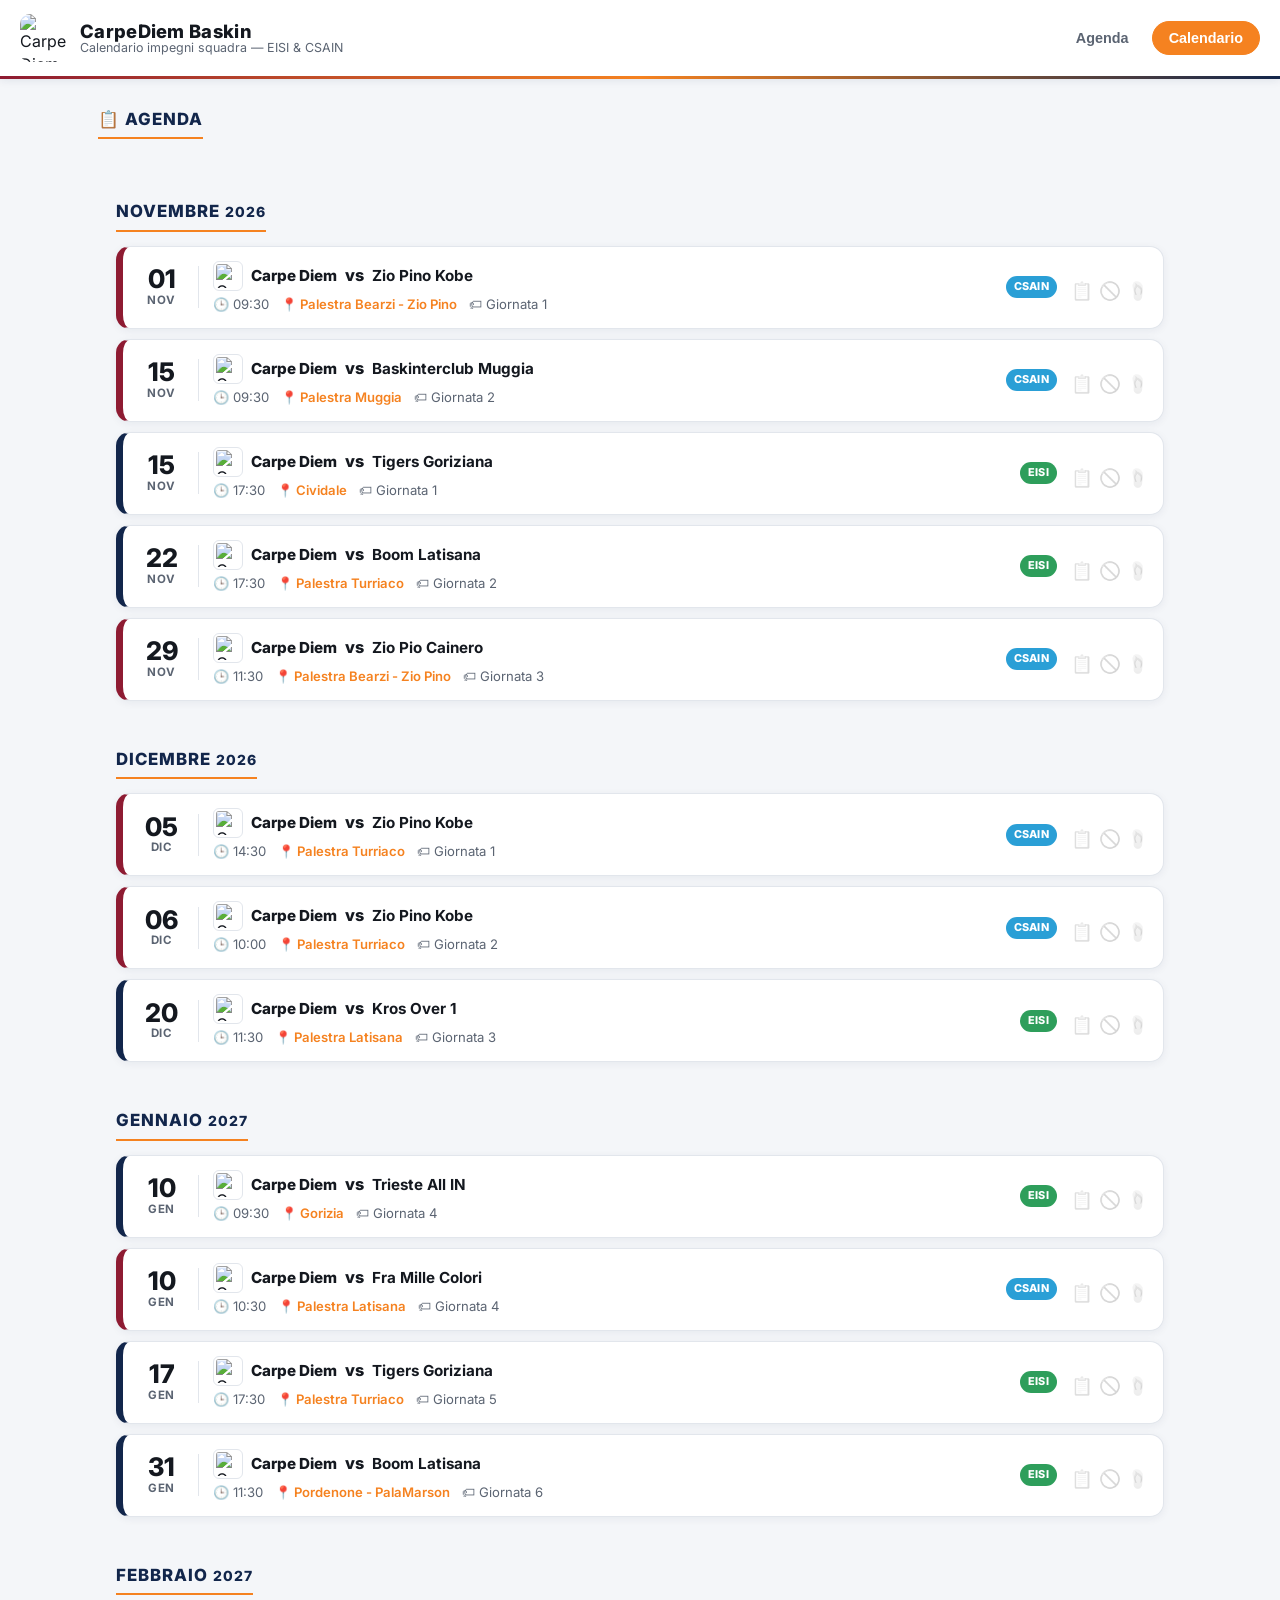
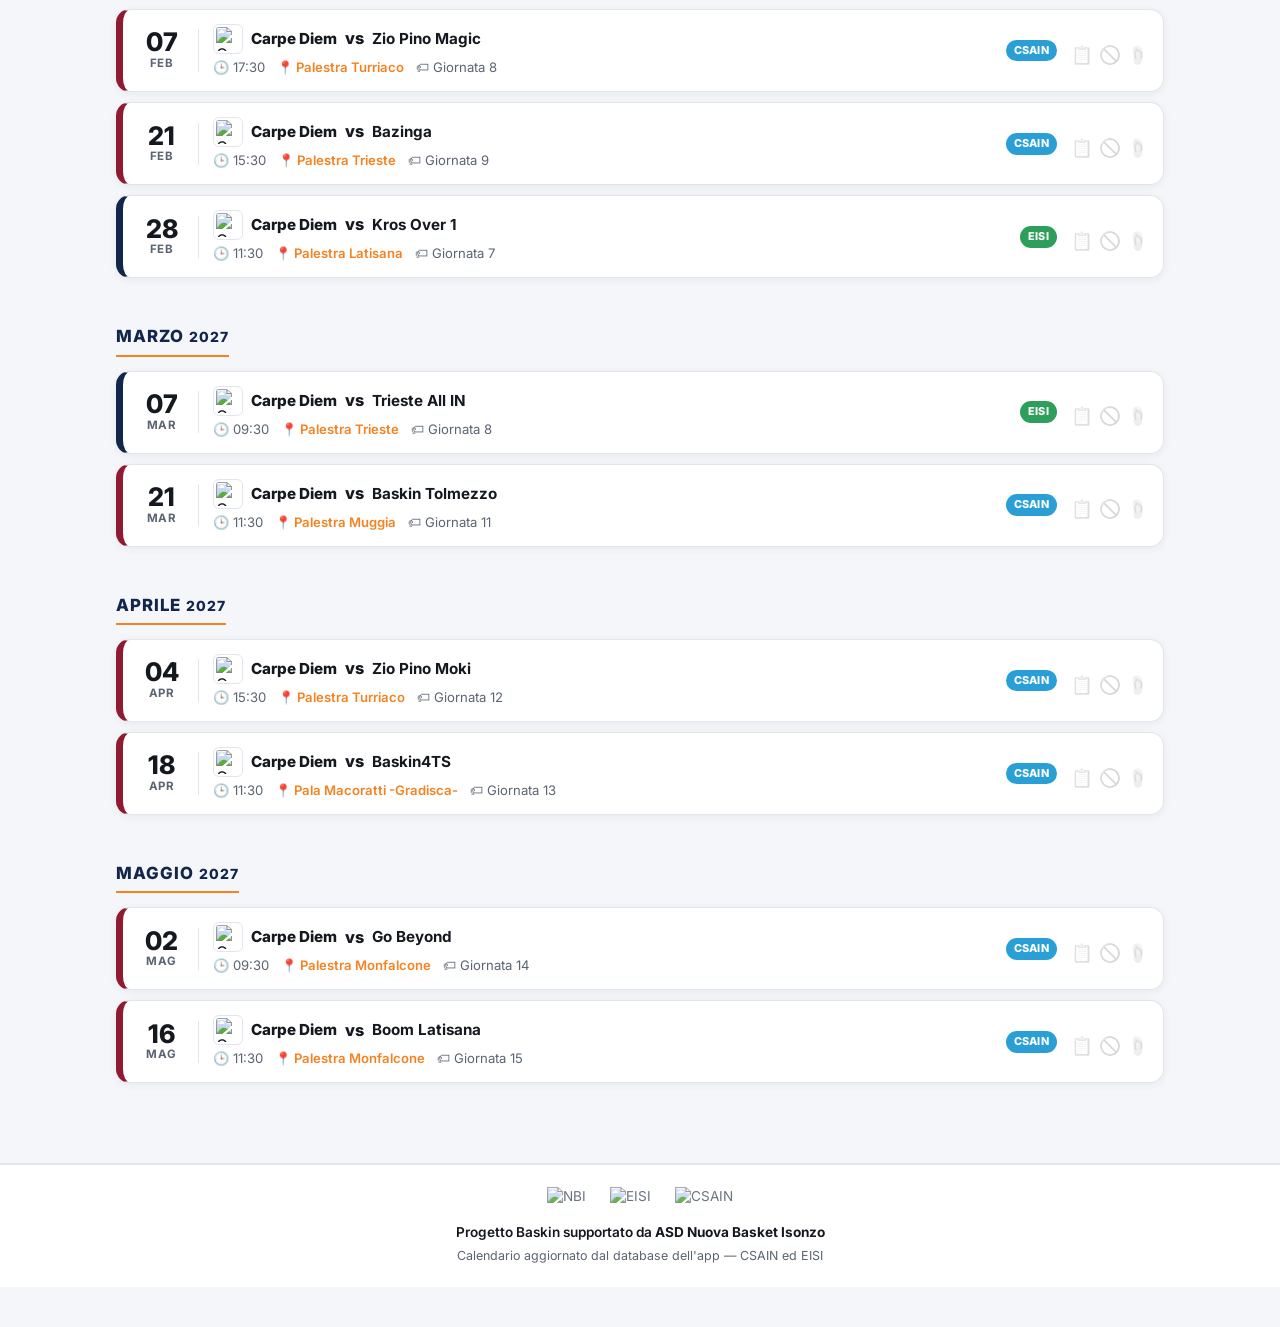
==== commit baeb02c9: "Fix: rimuove credentials same-origin per API cross-origin" ====
--- a/calendar_site/index.html
+++ b/calendar_site/index.html
@@ -128,8 +128,11 @@
               </div>
               <div class="match-card__main">
                 <div class="match-card__titleRow">
+                  <img src="https://raw.githubusercontent.com/ErikF79/carpediem-baskin/main/static/assets/carpediem.png" alt="Carpe Diem" class="match-card__logo" loading="lazy" style="background:#fff;">
+                  <span style="font-weight:800;font-size:.95rem;color:var(--text);">Carpe Diem</span>
+                  <span class="match-card__vs">vs</span>
                   <img src="https://lh3.googleusercontent.com/pw/AP1GczMa6Z1pRIdJGs_atdPObWw3ugouC6qSSCWmayUmEqvPgJTQqSZwtala8-Xh0nIx3Zl3JfZzdAG06sUL73BoY5RkzlqHianNHnYBuqV58S-KZOhGWVqHpMx6J-LxlujXDNzvUEpekRYyvcltc-U0z6Gf=w869-h869-s-no-gm?authuser=0" alt="Zio Pino Kobe" class="match-card__logo" loading="lazy" onerror="this.style.display='none'">
-                  <div class="match-card__vs">@ Zio Pino Kobe</div>
+                  <span style="font-weight:700;font-size:.95rem;color:var(--text);">Zio Pino Kobe</span>
                 </div>
                 <div class="match-card__meta">
                   <span>🕒 09:30</span>
@@ -144,7 +147,7 @@
               <div class="card-icons" data-match-id="1" aria-label="Stato gara 1">
                 <span class="icon-badge" title="Convocazioni" data-type="convocazioni">📋</span>
                 <span class="icon-badge" title="Indisponibili" data-type="indisponibili">🚫</span>
-                <span class="icon-badge" title="Passaggi" data-type="passaggi">⚡</span>
+                <span class="icon-badge" title="Passaggi" data-type="passaggi">&#129652;</span>
               </div>
             </div>
             
@@ -155,8 +158,11 @@
               </div>
               <div class="match-card__main">
                 <div class="match-card__titleRow">
+                  <img src="https://raw.githubusercontent.com/ErikF79/carpediem-baskin/main/static/assets/carpediem.png" alt="Carpe Diem" class="match-card__logo" loading="lazy" style="background:#fff;">
+                  <span style="font-weight:800;font-size:.95rem;color:var(--text);">Carpe Diem</span>
+                  <span class="match-card__vs">vs</span>
                   <img src="https://lh3.googleusercontent.com/pw/AP1GczO7mxq1devKY3ne6EpE6YcSXL49tIXTavExEl5Alk0Hm9ZtdbOg9hNpa46gxhPxuRW6k1zakz8nKe4a5Th9C4llBapleUU6SeHWxfdalrcAa9nrViJ3z_GI7DYRYl4qhahnJNVfHDiV1kjLmCqgpkXd=w447-h447-s-no-gm?authuser=0" alt="Baskinterclub Muggia" class="match-card__logo" loading="lazy" onerror="this.style.display='none'">
-                  <div class="match-card__vs">@ Baskinterclub Muggia</div>
+                  <span style="font-weight:700;font-size:.95rem;color:var(--text);">Baskinterclub Muggia</span>
                 </div>
                 <div class="match-card__meta">
                   <span>🕒 09:30</span>
@@ -171,7 +177,7 @@
               <div class="card-icons" data-match-id="2" aria-label="Stato gara 2">
                 <span class="icon-badge" title="Convocazioni" data-type="convocazioni">📋</span>
                 <span class="icon-badge" title="Indisponibili" data-type="indisponibili">🚫</span>
-                <span class="icon-badge" title="Passaggi" data-type="passaggi">⚡</span>
+                <span class="icon-badge" title="Passaggi" data-type="passaggi">&#129652;</span>
               </div>
             </div>
             
@@ -182,8 +188,11 @@
               </div>
               <div class="match-card__main">
                 <div class="match-card__titleRow">
+                  <img src="https://raw.githubusercontent.com/ErikF79/carpediem-baskin/main/static/assets/carpediem.png" alt="Carpe Diem" class="match-card__logo" loading="lazy" style="background:#fff;">
+                  <span style="font-weight:800;font-size:.95rem;color:var(--text);">Carpe Diem</span>
+                  <span class="match-card__vs">vs</span>
                   <img src="https://lh3.googleusercontent.com/pw/AP1GczO5Dn5rZOSF9W_83Cht4XcWWxVyttYbnSQJMNtBsp7S_DdQp_6Wjpkz9q-Gsh1rgL85mGL2n6N716MZYh5GNKtVP9qQ8A8wefANtpQoQYEw5FIbc4BXllYEAk20msp-R8_88dxlVaC-1tVc8pdhQ3_7=w219-h230-s-no-gm?authuser=0" alt="Tigers Goriziana" class="match-card__logo" loading="lazy" onerror="this.style.display='none'">
-                  <div class="match-card__vs">@ Tigers Goriziana</div>
+                  <span style="font-weight:700;font-size:.95rem;color:var(--text);">Tigers Goriziana</span>
                 </div>
                 <div class="match-card__meta">
                   <span>🕒 17:30</span>
@@ -198,7 +207,7 @@
               <div class="card-icons" data-match-id="12" aria-label="Stato gara 12">
                 <span class="icon-badge" title="Convocazioni" data-type="convocazioni">📋</span>
                 <span class="icon-badge" title="Indisponibili" data-type="indisponibili">🚫</span>
-                <span class="icon-badge" title="Passaggi" data-type="passaggi">⚡</span>
+                <span class="icon-badge" title="Passaggi" data-type="passaggi">&#129652;</span>
               </div>
             </div>
             
@@ -209,8 +218,11 @@
               </div>
               <div class="match-card__main">
                 <div class="match-card__titleRow">
+                  <img src="https://raw.githubusercontent.com/ErikF79/carpediem-baskin/main/static/assets/carpediem.png" alt="Carpe Diem" class="match-card__logo" loading="lazy" style="background:#fff;">
+                  <span style="font-weight:800;font-size:.95rem;color:var(--text);">Carpe Diem</span>
+                  <span class="match-card__vs">vs</span>
                   <img src="https://lh3.googleusercontent.com/pw/AP1GczPtvxmt_b1qhNGrAjq6CzEJYu3UvCVktqJsxnhnrg-fbw0G8GacKPdt5lrszXALmU5BO1-xO48pE9MArmJIVWoqx5tp3_G_n_IlpOxl6Z97eUtORXt6B6ejcDCJlU499nAJuS7T6wZe2_pU2QzfLurk=w280-h135-s-no-gm?authuser=0" alt="Boom Latisana" class="match-card__logo" loading="lazy" onerror="this.style.display='none'">
-                  <div class="match-card__vs">vs Boom Latisana</div>
+                  <span style="font-weight:700;font-size:.95rem;color:var(--text);">Boom Latisana</span>
                 </div>
                 <div class="match-card__meta">
                   <span>🕒 17:30</span>
@@ -225,7 +237,7 @@
               <div class="card-icons" data-match-id="13" aria-label="Stato gara 13">
                 <span class="icon-badge" title="Convocazioni" data-type="convocazioni">📋</span>
                 <span class="icon-badge" title="Indisponibili" data-type="indisponibili">🚫</span>
-                <span class="icon-badge" title="Passaggi" data-type="passaggi">⚡</span>
+                <span class="icon-badge" title="Passaggi" data-type="passaggi">&#129652;</span>
               </div>
             </div>
             
@@ -236,8 +248,11 @@
               </div>
               <div class="match-card__main">
                 <div class="match-card__titleRow">
+                  <img src="https://raw.githubusercontent.com/ErikF79/carpediem-baskin/main/static/assets/carpediem.png" alt="Carpe Diem" class="match-card__logo" loading="lazy" style="background:#fff;">
+                  <span style="font-weight:800;font-size:.95rem;color:var(--text);">Carpe Diem</span>
+                  <span class="match-card__vs">vs</span>
                   <img src="https://lh3.googleusercontent.com/pw/AP1GczMa6Z1pRIdJGs_atdPObWw3ugouC6qSSCWmayUmEqvPgJTQqSZwtala8-Xh0nIx3Zl3JfZzdAG06sUL73BoY5RkzlqHianNHnYBuqV58S-KZOhGWVqHpMx6J-LxlujXDNzvUEpekRYyvcltc-U0z6Gf=w869-h869-s-no-gm?authuser=0" alt="Zio Pio Cainero" class="match-card__logo" loading="lazy" onerror="this.style.display='none'">
-                  <div class="match-card__vs">@ Zio Pio Cainero</div>
+                  <span style="font-weight:700;font-size:.95rem;color:var(--text);">Zio Pio Cainero</span>
                 </div>
                 <div class="match-card__meta">
                   <span>🕒 11:30</span>
@@ -252,7 +267,7 @@
               <div class="card-icons" data-match-id="3" aria-label="Stato gara 3">
                 <span class="icon-badge" title="Convocazioni" data-type="convocazioni">📋</span>
                 <span class="icon-badge" title="Indisponibili" data-type="indisponibili">🚫</span>
-                <span class="icon-badge" title="Passaggi" data-type="passaggi">⚡</span>
+                <span class="icon-badge" title="Passaggi" data-type="passaggi">&#129652;</span>
               </div>
             </div>
             
@@ -263,6 +278,66 @@
           <h2 class="section-title"><span>Dicembre</span> <small>2026</small></h2>
           <div class="agenda-list">
             
+            <div class="match-card fed-CSAIN">
+              <div class="match-card__date">
+                <div class="match-card__day">05</div>
+                <div class="match-card__mon">DIC</div>
+              </div>
+              <div class="match-card__main">
+                <div class="match-card__titleRow">
+                  <img src="https://raw.githubusercontent.com/ErikF79/carpediem-baskin/main/static/assets/carpediem.png" alt="Carpe Diem" class="match-card__logo" loading="lazy" style="background:#fff;">
+                  <span style="font-weight:800;font-size:.95rem;color:var(--text);">Carpe Diem</span>
+                  <span class="match-card__vs">vs</span>
+                  <img src="https://lh3.googleusercontent.com/pw/AP1GczMa6Z1pRIdJGs_atdPObWw3ugouC6qSSCWmayUmEqvPgJTQqSZwtala8-Xh0nIx3Zl3JfZzdAG06sUL73BoY5RkzlqHianNHnYBuqV58S-KZOhGWVqHpMx6J-LxlujXDNzvUEpekRYyvcltc-U0z6Gf=w869-h869-s-no-gm?authuser=0" alt="Zio Pino Kobe" class="match-card__logo" loading="lazy" onerror="this.style.display='none'">
+                  <span style="font-weight:700;font-size:.95rem;color:var(--text);">Zio Pino Kobe</span>
+                </div>
+                <div class="match-card__meta">
+                  <span>🕒 14:30</span>
+                  <span><a href="https://maps.google.com/?q=Palestra+Turriaco" target="_blank" rel="noopener" class="meta-link">📍 Palestra Turriaco</a></span>
+                  <span>🏷 Giornata 1</span>
+                </div>
+              </div>
+              <div class="match-card__right">
+                <span class="pill CSAIN">CSAIN</span>
+                
+              </div>
+              <div class="card-icons" data-match-id="20" aria-label="Stato gara 20">
+                <span class="icon-badge" title="Convocazioni" data-type="convocazioni">📋</span>
+                <span class="icon-badge" title="Indisponibili" data-type="indisponibili">🚫</span>
+                <span class="icon-badge" title="Passaggi" data-type="passaggi">&#129652;</span>
+              </div>
+            </div>
+            
+            <div class="match-card fed-CSAIN">
+              <div class="match-card__date">
+                <div class="match-card__day">06</div>
+                <div class="match-card__mon">DIC</div>
+              </div>
+              <div class="match-card__main">
+                <div class="match-card__titleRow">
+                  <img src="https://raw.githubusercontent.com/ErikF79/carpediem-baskin/main/static/assets/carpediem.png" alt="Carpe Diem" class="match-card__logo" loading="lazy" style="background:#fff;">
+                  <span style="font-weight:800;font-size:.95rem;color:var(--text);">Carpe Diem</span>
+                  <span class="match-card__vs">vs</span>
+                  <img src="https://lh3.googleusercontent.com/pw/AP1GczMa6Z1pRIdJGs_atdPObWw3ugouC6qSSCWmayUmEqvPgJTQqSZwtala8-Xh0nIx3Zl3JfZzdAG06sUL73BoY5RkzlqHianNHnYBuqV58S-KZOhGWVqHpMx6J-LxlujXDNzvUEpekRYyvcltc-U0z6Gf=w869-h869-s-no-gm?authuser=0" alt="Zio Pino Kobe" class="match-card__logo" loading="lazy" onerror="this.style.display='none'">
+                  <span style="font-weight:700;font-size:.95rem;color:var(--text);">Zio Pino Kobe</span>
+                </div>
+                <div class="match-card__meta">
+                  <span>🕒 10:00</span>
+                  <span><a href="https://maps.google.com/?q=Palestra+Turriaco" target="_blank" rel="noopener" class="meta-link">📍 Palestra Turriaco</a></span>
+                  <span>🏷 Giornata 2</span>
+                </div>
+              </div>
+              <div class="match-card__right">
+                <span class="pill CSAIN">CSAIN</span>
+                
+              </div>
+              <div class="card-icons" data-match-id="21" aria-label="Stato gara 21">
+                <span class="icon-badge" title="Convocazioni" data-type="convocazioni">📋</span>
+                <span class="icon-badge" title="Indisponibili" data-type="indisponibili">🚫</span>
+                <span class="icon-badge" title="Passaggi" data-type="passaggi">&#129652;</span>
+              </div>
+            </div>
+            
             <div class="match-card fed-EISI">
               <div class="match-card__date">
                 <div class="match-card__day">20</div>
@@ -270,8 +345,11 @@
               </div>
               <div class="match-card__main">
                 <div class="match-card__titleRow">
+                  <img src="https://raw.githubusercontent.com/ErikF79/carpediem-baskin/main/static/assets/carpediem.png" alt="Carpe Diem" class="match-card__logo" loading="lazy" style="background:#fff;">
+                  <span style="font-weight:800;font-size:.95rem;color:var(--text);">Carpe Diem</span>
+                  <span class="match-card__vs">vs</span>
                   <img src="https://lh3.googleusercontent.com/pw/AP1GczN2TOWKwTUGHd8i8bK-TdeKnmIsFI9Mvl-CHTxDTpBrux_lbX_hjQADvYinqxaEGHOlh-xXZ4-Qc4GpeWDJvTdlTO8gvtobtLtKx7Gw_nH2h6Ds0TAxv0zYidFVXQ5Ltxv5hZ_pyQSxjT1hK8nBeBuk=w214-h62-s-no-gm?authuser=0" alt="Kros Over 1" class="match-card__logo" loading="lazy" onerror="this.style.display='none'">
-                  <div class="match-card__vs">vs Kros Over 1</div>
+                  <span style="font-weight:700;font-size:.95rem;color:var(--text);">Kros Over 1</span>
                 </div>
                 <div class="match-card__meta">
                   <span>🕒 11:30</span>
@@ -286,7 +364,7 @@
               <div class="card-icons" data-match-id="14" aria-label="Stato gara 14">
                 <span class="icon-badge" title="Convocazioni" data-type="convocazioni">📋</span>
                 <span class="icon-badge" title="Indisponibili" data-type="indisponibili">🚫</span>
-                <span class="icon-badge" title="Passaggi" data-type="passaggi">⚡</span>
+                <span class="icon-badge" title="Passaggi" data-type="passaggi">&#129652;</span>
               </div>
             </div>
             
@@ -304,8 +382,11 @@
               </div>
               <div class="match-card__main">
                 <div class="match-card__titleRow">
+                  <img src="https://raw.githubusercontent.com/ErikF79/carpediem-baskin/main/static/assets/carpediem.png" alt="Carpe Diem" class="match-card__logo" loading="lazy" style="background:#fff;">
+                  <span style="font-weight:800;font-size:.95rem;color:var(--text);">Carpe Diem</span>
+                  <span class="match-card__vs">vs</span>
                   <img src="https://lh3.googleusercontent.com/pw/AP1GczO_DtsNkpA5q2gQuXnEUFSyJ5D2WgfClPttF4fPJIKPB0bHBjZjc83jYieA8tldsOeucFI_IQpplggi2iggOyL-I8laQpBloXB4yUb4gy5MCEULM7vJ6uyJEHqk6pouSy31TocqsregAuoQxTc2BXX0=w911-h869-s-no-gm?authuser=0" alt="Trieste All IN" class="match-card__logo" loading="lazy" onerror="this.style.display='none'">
-                  <div class="match-card__vs">vs Trieste All IN</div>
+                  <span style="font-weight:700;font-size:.95rem;color:var(--text);">Trieste All IN</span>
                 </div>
                 <div class="match-card__meta">
                   <span>🕒 09:30</span>
@@ -320,7 +401,7 @@
               <div class="card-icons" data-match-id="15" aria-label="Stato gara 15">
                 <span class="icon-badge" title="Convocazioni" data-type="convocazioni">📋</span>
                 <span class="icon-badge" title="Indisponibili" data-type="indisponibili">🚫</span>
-                <span class="icon-badge" title="Passaggi" data-type="passaggi">⚡</span>
+                <span class="icon-badge" title="Passaggi" data-type="passaggi">&#129652;</span>
               </div>
             </div>
             
@@ -331,8 +412,11 @@
               </div>
               <div class="match-card__main">
                 <div class="match-card__titleRow">
+                  <img src="https://raw.githubusercontent.com/ErikF79/carpediem-baskin/main/static/assets/carpediem.png" alt="Carpe Diem" class="match-card__logo" loading="lazy" style="background:#fff;">
+                  <span style="font-weight:800;font-size:.95rem;color:var(--text);">Carpe Diem</span>
+                  <span class="match-card__vs">vs</span>
                   <img src="https://lh3.googleusercontent.com/pw/AP1GczMfEZivsE8pIvDhcE4LaibMUwLgrpRWUn1rYzKEOVnJknObsmFyiMUZqMz6yU4qDa_sEjVIVm_xRp5e2yoLgrhmEOYMCdT_7qLJpUUjtqE8s97qexne61NTsyIDa91FZZtB97wGEa_N09FXVHdvgyZN=w500-h500-s-no-gm?authuser=0" alt="Fra Mille Colori" class="match-card__logo" loading="lazy" onerror="this.style.display='none'">
-                  <div class="match-card__vs">@ Fra Mille Colori</div>
+                  <span style="font-weight:700;font-size:.95rem;color:var(--text);">Fra Mille Colori</span>
                 </div>
                 <div class="match-card__meta">
                   <span>🕒 10:30</span>
@@ -347,7 +431,7 @@
               <div class="card-icons" data-match-id="4" aria-label="Stato gara 4">
                 <span class="icon-badge" title="Convocazioni" data-type="convocazioni">📋</span>
                 <span class="icon-badge" title="Indisponibili" data-type="indisponibili">🚫</span>
-                <span class="icon-badge" title="Passaggi" data-type="passaggi">⚡</span>
+                <span class="icon-badge" title="Passaggi" data-type="passaggi">&#129652;</span>
               </div>
             </div>
             
@@ -358,8 +442,11 @@
               </div>
               <div class="match-card__main">
                 <div class="match-card__titleRow">
+                  <img src="https://raw.githubusercontent.com/ErikF79/carpediem-baskin/main/static/assets/carpediem.png" alt="Carpe Diem" class="match-card__logo" loading="lazy" style="background:#fff;">
+                  <span style="font-weight:800;font-size:.95rem;color:var(--text);">Carpe Diem</span>
+                  <span class="match-card__vs">vs</span>
                   <img src="https://lh3.googleusercontent.com/pw/AP1GczO5Dn5rZOSF9W_83Cht4XcWWxVyttYbnSQJMNtBsp7S_DdQp_6Wjpkz9q-Gsh1rgL85mGL2n6N716MZYh5GNKtVP9qQ8A8wefANtpQoQYEw5FIbc4BXllYEAk20msp-R8_88dxlVaC-1tVc8pdhQ3_7=w219-h230-s-no-gm?authuser=0" alt="Tigers Goriziana" class="match-card__logo" loading="lazy" onerror="this.style.display='none'">
-                  <div class="match-card__vs">vs Tigers Goriziana</div>
+                  <span style="font-weight:700;font-size:.95rem;color:var(--text);">Tigers Goriziana</span>
                 </div>
                 <div class="match-card__meta">
                   <span>🕒 17:30</span>
@@ -374,7 +461,7 @@
               <div class="card-icons" data-match-id="16" aria-label="Stato gara 16">
                 <span class="icon-badge" title="Convocazioni" data-type="convocazioni">📋</span>
                 <span class="icon-badge" title="Indisponibili" data-type="indisponibili">🚫</span>
-                <span class="icon-badge" title="Passaggi" data-type="passaggi">⚡</span>
+                <span class="icon-badge" title="Passaggi" data-type="passaggi">&#129652;</span>
               </div>
             </div>
             
@@ -385,8 +472,11 @@
               </div>
               <div class="match-card__main">
                 <div class="match-card__titleRow">
+                  <img src="https://raw.githubusercontent.com/ErikF79/carpediem-baskin/main/static/assets/carpediem.png" alt="Carpe Diem" class="match-card__logo" loading="lazy" style="background:#fff;">
+                  <span style="font-weight:800;font-size:.95rem;color:var(--text);">Carpe Diem</span>
+                  <span class="match-card__vs">vs</span>
                   <img src="https://lh3.googleusercontent.com/pw/AP1GczPtvxmt_b1qhNGrAjq6CzEJYu3UvCVktqJsxnhnrg-fbw0G8GacKPdt5lrszXALmU5BO1-xO48pE9MArmJIVWoqx5tp3_G_n_IlpOxl6Z97eUtORXt6B6ejcDCJlU499nAJuS7T6wZe2_pU2QzfLurk=w280-h135-s-no-gm?authuser=0" alt="Boom Latisana" class="match-card__logo" loading="lazy" onerror="this.style.display='none'">
-                  <div class="match-card__vs">@ Boom Latisana</div>
+                  <span style="font-weight:700;font-size:.95rem;color:var(--text);">Boom Latisana</span>
                 </div>
                 <div class="match-card__meta">
                   <span>🕒 11:30</span>
@@ -401,7 +491,7 @@
               <div class="card-icons" data-match-id="17" aria-label="Stato gara 17">
                 <span class="icon-badge" title="Convocazioni" data-type="convocazioni">📋</span>
                 <span class="icon-badge" title="Indisponibili" data-type="indisponibili">🚫</span>
-                <span class="icon-badge" title="Passaggi" data-type="passaggi">⚡</span>
+                <span class="icon-badge" title="Passaggi" data-type="passaggi">&#129652;</span>
               </div>
             </div>
             
@@ -419,8 +509,11 @@
               </div>
               <div class="match-card__main">
                 <div class="match-card__titleRow">
+                  <img src="https://raw.githubusercontent.com/ErikF79/carpediem-baskin/main/static/assets/carpediem.png" alt="Carpe Diem" class="match-card__logo" loading="lazy" style="background:#fff;">
+                  <span style="font-weight:800;font-size:.95rem;color:var(--text);">Carpe Diem</span>
+                  <span class="match-card__vs">vs</span>
                   <img src="https://lh3.googleusercontent.com/pw/AP1GczMa6Z1pRIdJGs_atdPObWw3ugouC6qSSCWmayUmEqvPgJTQqSZwtala8-Xh0nIx3Zl3JfZzdAG06sUL73BoY5RkzlqHianNHnYBuqV58S-KZOhGWVqHpMx6J-LxlujXDNzvUEpekRYyvcltc-U0z6Gf=w869-h869-s-no-gm?authuser=0" alt="Zio Pino Magic" class="match-card__logo" loading="lazy" onerror="this.style.display='none'">
-                  <div class="match-card__vs">vs Zio Pino Magic</div>
+                  <span style="font-weight:700;font-size:.95rem;color:var(--text);">Zio Pino Magic</span>
                 </div>
                 <div class="match-card__meta">
                   <span>🕒 17:30</span>
@@ -435,7 +528,7 @@
               <div class="card-icons" data-match-id="5" aria-label="Stato gara 5">
                 <span class="icon-badge" title="Convocazioni" data-type="convocazioni">📋</span>
                 <span class="icon-badge" title="Indisponibili" data-type="indisponibili">🚫</span>
-                <span class="icon-badge" title="Passaggi" data-type="passaggi">⚡</span>
+                <span class="icon-badge" title="Passaggi" data-type="passaggi">&#129652;</span>
               </div>
             </div>
             
@@ -446,8 +539,11 @@
               </div>
               <div class="match-card__main">
                 <div class="match-card__titleRow">
+                  <img src="https://raw.githubusercontent.com/ErikF79/carpediem-baskin/main/static/assets/carpediem.png" alt="Carpe Diem" class="match-card__logo" loading="lazy" style="background:#fff;">
+                  <span style="font-weight:800;font-size:.95rem;color:var(--text);">Carpe Diem</span>
+                  <span class="match-card__vs">vs</span>
                   <img src="https://lh3.googleusercontent.com/pw/AP1GczMePIr0V6KwNZGXoDfbKDv82WJPow9p64MNqBhXdUi2zND0NHjb6CJ-c4yrWNVTCc7uXo_0OSRUgZD_4ZOHKaGmyiH6LwhHGKJdBrUQDrqB2nBGFP6hJt3dyyxD_E6fgHfeOtyJLrHE13742vQD_Uky=w640-h640-s-no-gm?authuser=0" alt="Bazinga" class="match-card__logo" loading="lazy" onerror="this.style.display='none'">
-                  <div class="match-card__vs">@ Bazinga</div>
+                  <span style="font-weight:700;font-size:.95rem;color:var(--text);">Bazinga</span>
                 </div>
                 <div class="match-card__meta">
                   <span>🕒 15:30</span>
@@ -462,7 +558,7 @@
               <div class="card-icons" data-match-id="6" aria-label="Stato gara 6">
                 <span class="icon-badge" title="Convocazioni" data-type="convocazioni">📋</span>
                 <span class="icon-badge" title="Indisponibili" data-type="indisponibili">🚫</span>
-                <span class="icon-badge" title="Passaggi" data-type="passaggi">⚡</span>
+                <span class="icon-badge" title="Passaggi" data-type="passaggi">&#129652;</span>
               </div>
             </div>
             
@@ -473,8 +569,11 @@
               </div>
               <div class="match-card__main">
                 <div class="match-card__titleRow">
+                  <img src="https://raw.githubusercontent.com/ErikF79/carpediem-baskin/main/static/assets/carpediem.png" alt="Carpe Diem" class="match-card__logo" loading="lazy" style="background:#fff;">
+                  <span style="font-weight:800;font-size:.95rem;color:var(--text);">Carpe Diem</span>
+                  <span class="match-card__vs">vs</span>
                   <img src="https://lh3.googleusercontent.com/pw/AP1GczN2TOWKwTUGHd8i8bK-TdeKnmIsFI9Mvl-CHTxDTpBrux_lbX_hjQADvYinqxaEGHOlh-xXZ4-Qc4GpeWDJvTdlTO8gvtobtLtKx7Gw_nH2h6Ds0TAxv0zYidFVXQ5Ltxv5hZ_pyQSxjT1hK8nBeBuk=w214-h62-s-no-gm?authuser=0" alt="Kros Over 1" class="match-card__logo" loading="lazy" onerror="this.style.display='none'">
-                  <div class="match-card__vs">@ Kros Over 1</div>
+                  <span style="font-weight:700;font-size:.95rem;color:var(--text);">Kros Over 1</span>
                 </div>
                 <div class="match-card__meta">
                   <span>🕒 11:30</span>
@@ -489,7 +588,7 @@
               <div class="card-icons" data-match-id="18" aria-label="Stato gara 18">
                 <span class="icon-badge" title="Convocazioni" data-type="convocazioni">📋</span>
                 <span class="icon-badge" title="Indisponibili" data-type="indisponibili">🚫</span>
-                <span class="icon-badge" title="Passaggi" data-type="passaggi">⚡</span>
+                <span class="icon-badge" title="Passaggi" data-type="passaggi">&#129652;</span>
               </div>
             </div>
             
@@ -507,8 +606,11 @@
               </div>
               <div class="match-card__main">
                 <div class="match-card__titleRow">
+                  <img src="https://raw.githubusercontent.com/ErikF79/carpediem-baskin/main/static/assets/carpediem.png" alt="Carpe Diem" class="match-card__logo" loading="lazy" style="background:#fff;">
+                  <span style="font-weight:800;font-size:.95rem;color:var(--text);">Carpe Diem</span>
+                  <span class="match-card__vs">vs</span>
                   <img src="https://lh3.googleusercontent.com/pw/AP1GczO_DtsNkpA5q2gQuXnEUFSyJ5D2WgfClPttF4fPJIKPB0bHBjZjc83jYieA8tldsOeucFI_IQpplggi2iggOyL-I8laQpBloXB4yUb4gy5MCEULM7vJ6uyJEHqk6pouSy31TocqsregAuoQxTc2BXX0=w911-h869-s-no-gm?authuser=0" alt="Trieste All IN" class="match-card__logo" loading="lazy" onerror="this.style.display='none'">
-                  <div class="match-card__vs">@ Trieste All IN</div>
+                  <span style="font-weight:700;font-size:.95rem;color:var(--text);">Trieste All IN</span>
                 </div>
                 <div class="match-card__meta">
                   <span>🕒 09:30</span>
@@ -523,7 +625,7 @@
               <div class="card-icons" data-match-id="19" aria-label="Stato gara 19">
                 <span class="icon-badge" title="Convocazioni" data-type="convocazioni">📋</span>
                 <span class="icon-badge" title="Indisponibili" data-type="indisponibili">🚫</span>
-                <span class="icon-badge" title="Passaggi" data-type="passaggi">⚡</span>
+                <span class="icon-badge" title="Passaggi" data-type="passaggi">&#129652;</span>
               </div>
             </div>
             
@@ -534,8 +636,11 @@
               </div>
               <div class="match-card__main">
                 <div class="match-card__titleRow">
+                  <img src="https://raw.githubusercontent.com/ErikF79/carpediem-baskin/main/static/assets/carpediem.png" alt="Carpe Diem" class="match-card__logo" loading="lazy" style="background:#fff;">
+                  <span style="font-weight:800;font-size:.95rem;color:var(--text);">Carpe Diem</span>
+                  <span class="match-card__vs">vs</span>
                   <img src="https://lh3.googleusercontent.com/pw/AP1GczOSGEBjnYfjWN0ixugTTcmIaU1a_YcD83LtqymBwEp2LQTUf3L2wIzRix_VqWe-TytamQlUqIF7SVq6RvSkZiXt1bEPoERynyWq2RroJc1tpUUEfwRoDirFo-UNN0eryjKZH4sMfpTvnkw98bp1gzgs=w277-h336-s-no-gm?authuser=0" alt="Baskin Tolmezzo" class="match-card__logo" loading="lazy" onerror="this.style.display='none'">
-                  <div class="match-card__vs">@ Baskin Tolmezzo</div>
+                  <span style="font-weight:700;font-size:.95rem;color:var(--text);">Baskin Tolmezzo</span>
                 </div>
                 <div class="match-card__meta">
                   <span>🕒 11:30</span>
@@ -550,7 +655,7 @@
               <div class="card-icons" data-match-id="7" aria-label="Stato gara 7">
                 <span class="icon-badge" title="Convocazioni" data-type="convocazioni">📋</span>
                 <span class="icon-badge" title="Indisponibili" data-type="indisponibili">🚫</span>
-                <span class="icon-badge" title="Passaggi" data-type="passaggi">⚡</span>
+                <span class="icon-badge" title="Passaggi" data-type="passaggi">&#129652;</span>
               </div>
             </div>
             
@@ -568,8 +673,11 @@
               </div>
               <div class="match-card__main">
                 <div class="match-card__titleRow">
+                  <img src="https://raw.githubusercontent.com/ErikF79/carpediem-baskin/main/static/assets/carpediem.png" alt="Carpe Diem" class="match-card__logo" loading="lazy" style="background:#fff;">
+                  <span style="font-weight:800;font-size:.95rem;color:var(--text);">Carpe Diem</span>
+                  <span class="match-card__vs">vs</span>
                   <img src="https://lh3.googleusercontent.com/pw/AP1GczMa6Z1pRIdJGs_atdPObWw3ugouC6qSSCWmayUmEqvPgJTQqSZwtala8-Xh0nIx3Zl3JfZzdAG06sUL73BoY5RkzlqHianNHnYBuqV58S-KZOhGWVqHpMx6J-LxlujXDNzvUEpekRYyvcltc-U0z6Gf=w869-h869-s-no-gm?authuser=0" alt="Zio Pino Moki" class="match-card__logo" loading="lazy" onerror="this.style.display='none'">
-                  <div class="match-card__vs">vs Zio Pino Moki</div>
+                  <span style="font-weight:700;font-size:.95rem;color:var(--text);">Zio Pino Moki</span>
                 </div>
                 <div class="match-card__meta">
                   <span>🕒 15:30</span>
@@ -584,7 +692,7 @@
               <div class="card-icons" data-match-id="8" aria-label="Stato gara 8">
                 <span class="icon-badge" title="Convocazioni" data-type="convocazioni">📋</span>
                 <span class="icon-badge" title="Indisponibili" data-type="indisponibili">🚫</span>
-                <span class="icon-badge" title="Passaggi" data-type="passaggi">⚡</span>
+                <span class="icon-badge" title="Passaggi" data-type="passaggi">&#129652;</span>
               </div>
             </div>
             
@@ -595,8 +703,11 @@
               </div>
               <div class="match-card__main">
                 <div class="match-card__titleRow">
+                  <img src="https://raw.githubusercontent.com/ErikF79/carpediem-baskin/main/static/assets/carpediem.png" alt="Carpe Diem" class="match-card__logo" loading="lazy" style="background:#fff;">
+                  <span style="font-weight:800;font-size:.95rem;color:var(--text);">Carpe Diem</span>
+                  <span class="match-card__vs">vs</span>
                   <img src="https://lh3.googleusercontent.com/pw/AP1GczNEZNgOtDRUeLUTv8ndUtdRx3Vgt-DmbMQyOV0WOeMr3Aru2iADis4l5E4tGKvlIa5VSAmtEMpWwysgGTJiLgyavCMEN_752hn1M2l4GXoX_qMemzyr4OvizhFnS77MKxECYNRoh4OOCrO8ch9VJKA7=w225-h225-s-no-gm?authuser=0" alt="Baskin4TS" class="match-card__logo" loading="lazy" onerror="this.style.display='none'">
-                  <div class="match-card__vs">vs Baskin4TS</div>
+                  <span style="font-weight:700;font-size:.95rem;color:var(--text);">Baskin4TS</span>
                 </div>
                 <div class="match-card__meta">
                   <span>🕒 11:30</span>
@@ -611,7 +722,7 @@
               <div class="card-icons" data-match-id="9" aria-label="Stato gara 9">
                 <span class="icon-badge" title="Convocazioni" data-type="convocazioni">📋</span>
                 <span class="icon-badge" title="Indisponibili" data-type="indisponibili">🚫</span>
-                <span class="icon-badge" title="Passaggi" data-type="passaggi">⚡</span>
+                <span class="icon-badge" title="Passaggi" data-type="passaggi">&#129652;</span>
               </div>
             </div>
             
@@ -629,8 +740,11 @@
               </div>
               <div class="match-card__main">
                 <div class="match-card__titleRow">
+                  <img src="https://raw.githubusercontent.com/ErikF79/carpediem-baskin/main/static/assets/carpediem.png" alt="Carpe Diem" class="match-card__logo" loading="lazy" style="background:#fff;">
+                  <span style="font-weight:800;font-size:.95rem;color:var(--text);">Carpe Diem</span>
+                  <span class="match-card__vs">vs</span>
                   <img src="https://lh3.googleusercontent.com/pw/AP1GczO6wkqmt_PjDcTTfTpWcH_t8Aet9Djkwn2zITW1pv3Fb4hOvy8LCiagpTYHqiLryUsgn_V-t6cLcQeWKGQG7R818NH10cm09RT1EO_IKV4ncmDC8F7rgpcdfszcqyfsYAyAZeUuKw5o7oh-T_xh7HK9=w321-h157-s-no-gm?authuser=0" alt="Go Beyond" class="match-card__logo" loading="lazy" onerror="this.style.display='none'">
-                  <div class="match-card__vs">@ Go Beyond</div>
+                  <span style="font-weight:700;font-size:.95rem;color:var(--text);">Go Beyond</span>
                 </div>
                 <div class="match-card__meta">
                   <span>🕒 09:30</span>
@@ -645,7 +759,7 @@
               <div class="card-icons" data-match-id="10" aria-label="Stato gara 10">
                 <span class="icon-badge" title="Convocazioni" data-type="convocazioni">📋</span>
                 <span class="icon-badge" title="Indisponibili" data-type="indisponibili">🚫</span>
-                <span class="icon-badge" title="Passaggi" data-type="passaggi">⚡</span>
+                <span class="icon-badge" title="Passaggi" data-type="passaggi">&#129652;</span>
               </div>
             </div>
             
@@ -656,8 +770,11 @@
               </div>
               <div class="match-card__main">
                 <div class="match-card__titleRow">
+                  <img src="https://raw.githubusercontent.com/ErikF79/carpediem-baskin/main/static/assets/carpediem.png" alt="Carpe Diem" class="match-card__logo" loading="lazy" style="background:#fff;">
+                  <span style="font-weight:800;font-size:.95rem;color:var(--text);">Carpe Diem</span>
+                  <span class="match-card__vs">vs</span>
                   <img src="https://lh3.googleusercontent.com/pw/AP1GczPtvxmt_b1qhNGrAjq6CzEJYu3UvCVktqJsxnhnrg-fbw0G8GacKPdt5lrszXALmU5BO1-xO48pE9MArmJIVWoqx5tp3_G_n_IlpOxl6Z97eUtORXt6B6ejcDCJlU499nAJuS7T6wZe2_pU2QzfLurk=w280-h135-s-no-gm?authuser=0" alt="Boom Latisana" class="match-card__logo" loading="lazy" onerror="this.style.display='none'">
-                  <div class="match-card__vs">vs Boom Latisana</div>
+                  <span style="font-weight:700;font-size:.95rem;color:var(--text);">Boom Latisana</span>
                 </div>
                 <div class="match-card__meta">
                   <span>🕒 11:30</span>
@@ -672,7 +789,7 @@
               <div class="card-icons" data-match-id="11" aria-label="Stato gara 11">
                 <span class="icon-badge" title="Convocazioni" data-type="convocazioni">📋</span>
                 <span class="icon-badge" title="Indisponibili" data-type="indisponibili">🚫</span>
-                <span class="icon-badge" title="Passaggi" data-type="passaggi">⚡</span>
+                <span class="icon-badge" title="Passaggi" data-type="passaggi">&#129652;</span>
               </div>
             </div>
             
@@ -744,6 +861,28 @@
         <section class="cal-section" aria-label="Calendario Dicembre 2026">
           <h2 class="section-title"><span>📅</span> Dicembre 2026</h2>
           <div class="cal-month-grid">
+            
+            <div class="cal-cell">
+              <div class="cal-day-num">5</div>
+              <div class="cal-evs">
+                <div class="cal-ev fed-CSAIN">
+                  <span class="cal-badge badge-CSAIN">CSAIN</span>
+                  <div class="cal-ev-time">14:30</div>
+                  <div class="cal-ev-vs">CarpeDiem Baskin <b>vs</b> Zio Pino Kobe</div>
+                </div>
+                </div>
+            </div>
+            
+            <div class="cal-cell">
+              <div class="cal-day-num">6</div>
+              <div class="cal-evs">
+                <div class="cal-ev fed-CSAIN">
+                  <span class="cal-badge badge-CSAIN">CSAIN</span>
+                  <div class="cal-ev-time">10:00</div>
+                  <div class="cal-ev-vs">CarpeDiem Baskin <b>vs</b> Zio Pino Kobe</div>
+                </div>
+                </div>
+            </div>
             
             <div class="cal-cell">
               <div class="cal-day-num">20</div>
@@ -954,19 +1093,16 @@
       const res = await fetch('https://carpediem-baskin.onrender.com/api/matches/' + id);
       if (!res.ok) return;
       const m = await res.json();
-      // Convocazioni
       const convBadge = box.querySelector('.icon-badge[data-type="convocazioni"]');
       if (convBadge && (m.convocations || []).length) {
         convBadge.classList.add('active');
         convBadge.title = (m.convocations || []).length + ' convocati';
       }
-      // Indisponibili
       const unavBadge = box.querySelector('.icon-badge[data-type="indisponibili"]');
       if (unavBadge && (m.unavailabilities || []).length) {
         unavBadge.classList.add('active');
         unavBadge.title = (m.unavailabilities || []).length + ' indisponibili';
       }
-      // Passaggi (se notes non vuoto)
       const passBadge = box.querySelector('.icon-badge[data-type="passaggi"]');
       if (passBadge && m.notes && m.notes.trim().length) {
         passBadge.classList.add('active');
@@ -978,5 +1114,7 @@
   });
 </script>
 
+</footer>
+
 </body>
 </html>
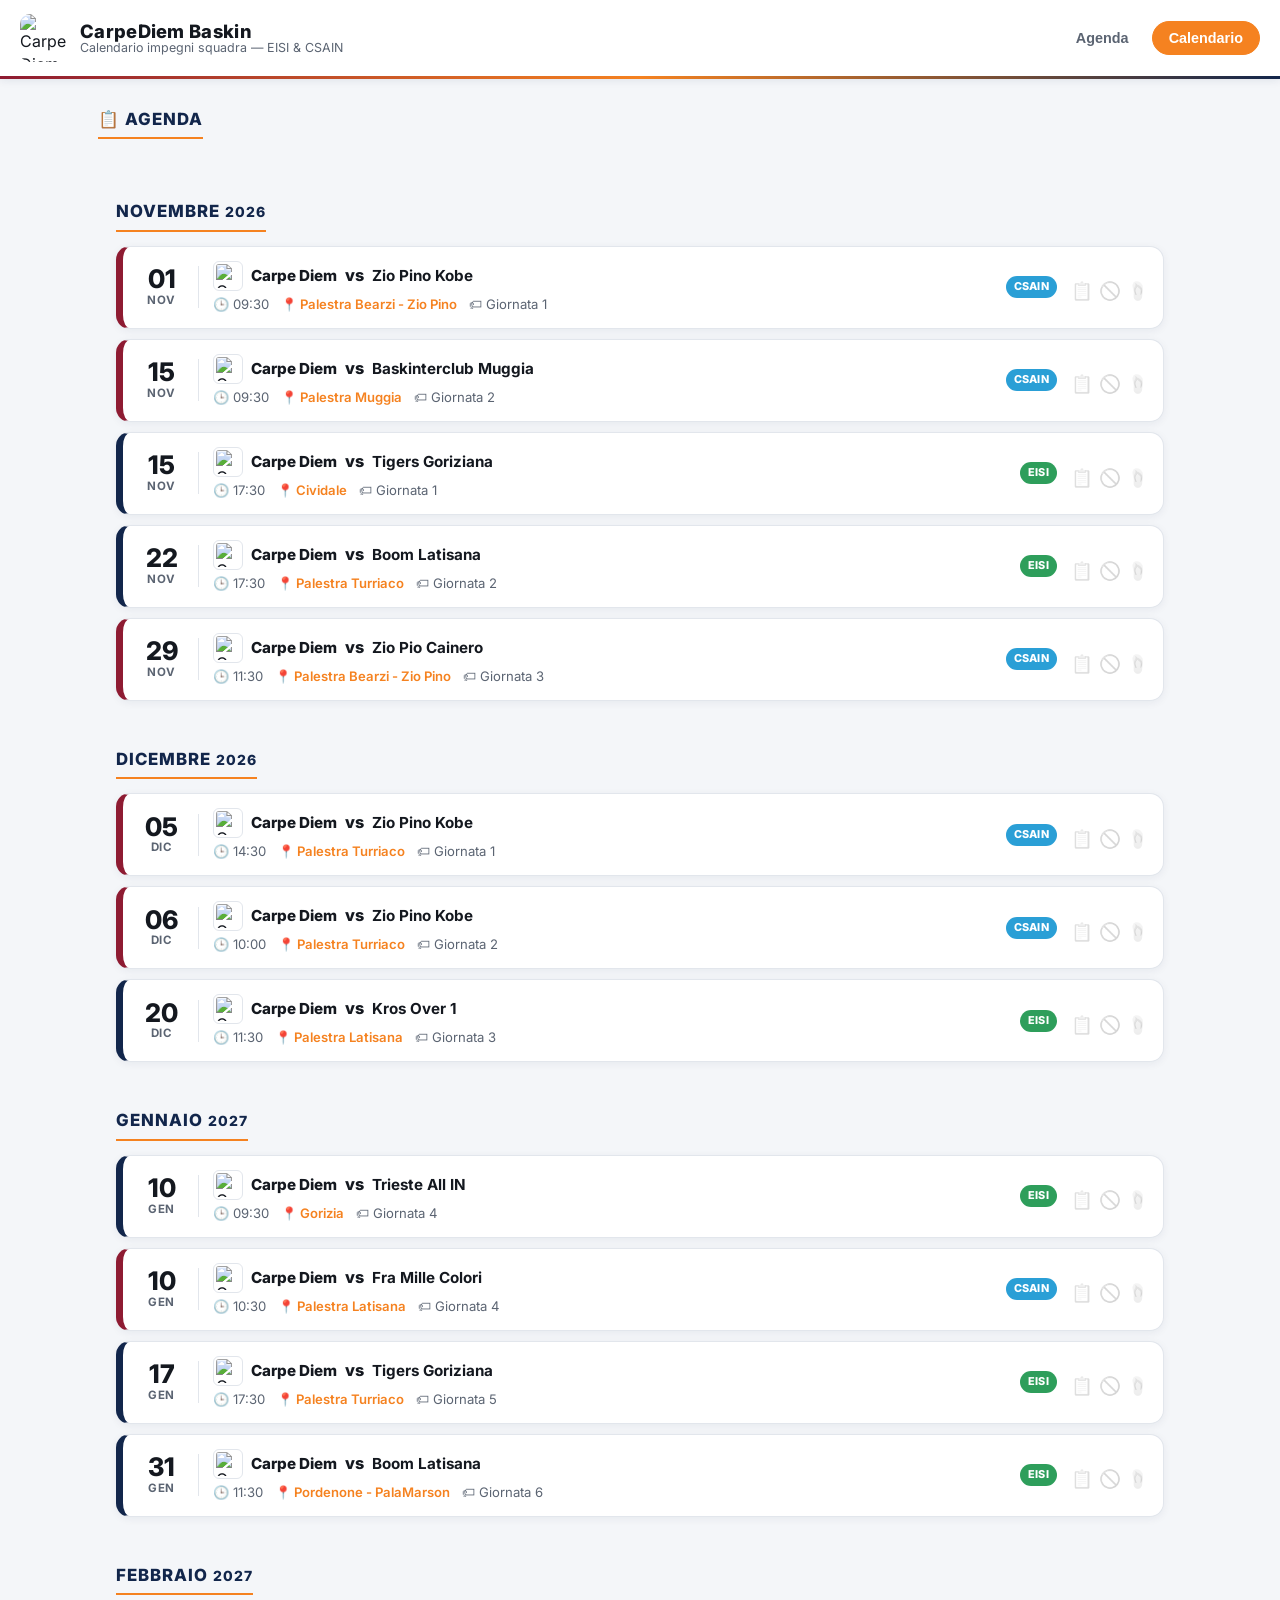
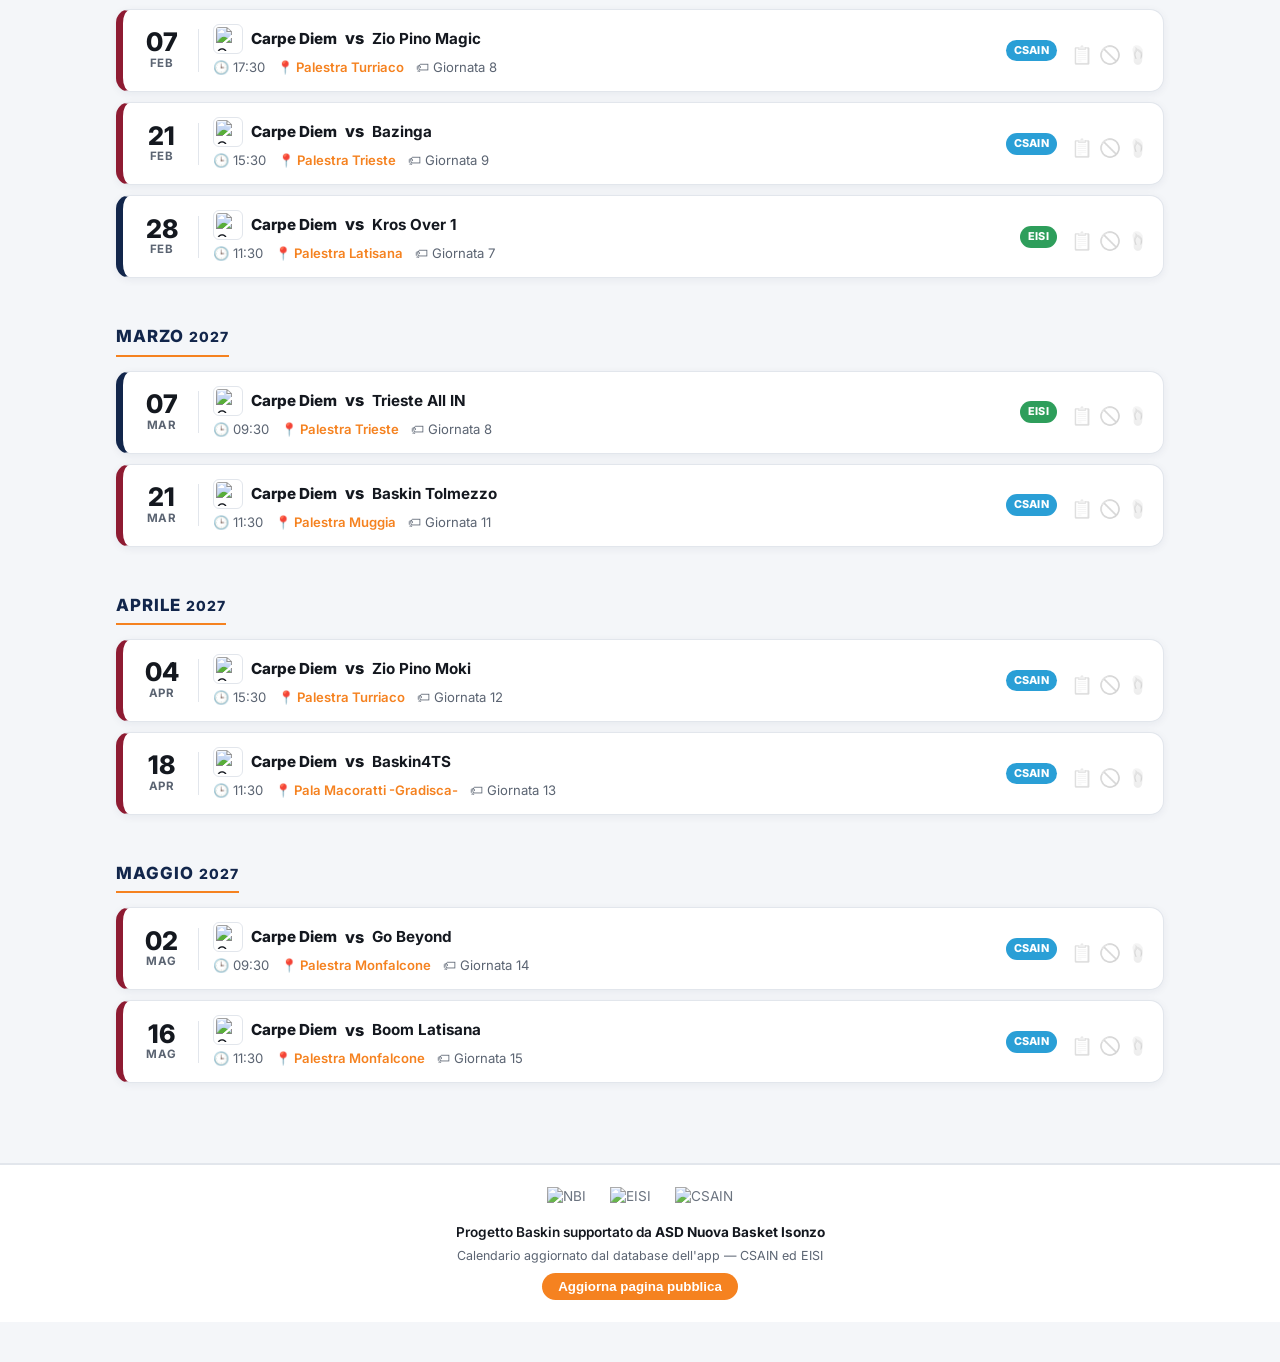
==== commit 0e3d2a65: "Add arrow button, scroll fix, and Update button" ====
--- a/calendar_site/index.html
+++ b/calendar_site/index.html
@@ -1082,37 +1082,33 @@
     <img src="https://raw.githubusercontent.com/ErikF79/carpediem-baskin/main/static/assets/csain.png" alt="CSAIN" style="height:28px;opacity:.9;">
   </div>
   <p style="margin:0;color:var(--text);font-weight:600;">Progetto Baskin supportato da <strong>ASD Nuova Basket Isonzo</strong></p>
-  <p style="margin:4px 0 0;font-size:.78rem;color:var(--muted);">Calendario aggiornato dal database dell'app — CSAIN ed EISI</p>
+  <p style="margin:4px 0 8px;font-size:.78rem;color:var(--muted);">Calendario aggiornato dal database dell'app — CSAIN ed EISI</p>
+  <button onclick="alert('Per aggiornare la pagina pubblica:
+1. Esegui: .\.venv\Scripts\python.exe calendar_site\generate.py
+2. Fai push: git add docs/index.html; git commit -m "update"; git push')" style="padding:6px 16px;border-radius:999px;background:var(--orange);color:#fff;font-weight:700;border:none;cursor:pointer;">Aggiorna pagina pubblica</button>
 </footer>
 
 <script>
-  // Per ogni card dell'agenda, carica i dettagli dal server e attiva le icone
-  document.querySelectorAll('.card-icons[data-match-id]').forEach(async (box) => {
+  const LOCAL_MATCHES = [{"id": 1, "date": "2026-11-01", "convocations": [], "unavailabilities": [], "transport": [], "notes": null}, {"id": 2, "date": "2026-11-15", "convocations": [], "unavailabilities": [], "transport": [], "notes": null}, {"id": 12, "date": "2026-11-15", "convocations": [], "unavailabilities": [], "transport": [], "notes": null}, {"id": 13, "date": "2026-11-22", "convocations": [], "unavailabilities": [], "transport": [], "notes": null}, {"id": 3, "date": "2026-11-29", "convocations": [], "unavailabilities": [], "transport": [], "notes": null}, {"id": 20, "date": "2026-12-05", "convocations": [], "unavailabilities": [], "transport": [], "notes": null}, {"id": 21, "date": "2026-12-06", "convocations": [], "unavailabilities": [], "transport": [], "notes": null}, {"id": 14, "date": "2026-12-20", "convocations": [], "unavailabilities": [], "transport": [], "notes": null}, {"id": 15, "date": "2027-01-10", "convocations": [], "unavailabilities": [], "transport": [], "notes": null}, {"id": 4, "date": "2027-01-10", "convocations": [], "unavailabilities": [], "transport": [], "notes": null}, {"id": 16, "date": "2027-01-17", "convocations": [], "unavailabilities": [], "transport": [], "notes": null}, {"id": 17, "date": "2027-01-31", "convocations": [], "unavailabilities": [], "transport": [], "notes": null}, {"id": 5, "date": "2027-02-07", "convocations": [], "unavailabilities": [], "transport": [], "notes": null}, {"id": 6, "date": "2027-02-21", "convocations": [], "unavailabilities": [], "transport": [], "notes": null}, {"id": 18, "date": "2027-02-28", "convocations": [], "unavailabilities": [], "transport": [], "notes": null}, {"id": 19, "date": "2027-03-07", "convocations": [], "unavailabilities": [], "transport": [], "notes": null}, {"id": 7, "date": "2027-03-21", "convocations": [], "unavailabilities": [], "transport": [], "notes": null}, {"id": 8, "date": "2027-04-04", "convocations": [], "unavailabilities": [], "transport": [], "notes": null}, {"id": 9, "date": "2027-04-18", "convocations": [], "unavailabilities": [], "transport": [], "notes": null}, {"id": 10, "date": "2027-05-02", "convocations": [], "unavailabilities": [], "transport": [], "notes": null}, {"id": 11, "date": "2027-05-16", "convocations": [], "unavailabilities": [], "transport": [], "notes": null}];
+  document.querySelectorAll('.card-icons[data-match-id]').forEach((box) => {
     const id = box.getAttribute('data-match-id');
+    const m = (LOCAL_MATCHES || []).find((x) => String(x.id) === String(id));
     try {
-      const res = await fetch('https://carpediem-baskin.onrender.com/api/matches/' + id);
-      if (!res.ok) return;
-      const m = await res.json();
       const convBadge = box.querySelector('.icon-badge[data-type="convocazioni"]');
-      if (convBadge && (m.convocations || []).length) {
-        convBadge.classList.add('active');
-        convBadge.title = (m.convocations || []).length + ' convocati';
-      }
       const unavBadge = box.querySelector('.icon-badge[data-type="indisponibili"]');
-      if (unavBadge && (m.unavailabilities || []).length) {
-        unavBadge.classList.add('active');
-        unavBadge.title = (m.unavailabilities || []).length + ' indisponibili';
-      }
       const passBadge = box.querySelector('.icon-badge[data-type="passaggi"]');
-      if (passBadge && m.notes && m.notes.trim().length) {
-        passBadge.classList.add('active');
-        passBadge.title = 'Note: ' + m.notes.trim();
-      }
-    } catch (e) {
-      // Se il server non risponde o CORS non è attivo, lascia le icone inattive
-    }
+      if (convBadge && (m?.convocations || []).length) {
+        convBadge.classList.add('active'); convBadge.title = (m.convocations || []).length + ' convocati';
+      } else if (convBadge) { convBadge.classList.remove('active'); }
+      if (unavBadge && (m?.unavailabilities || []).length) {
+        unavBadge.classList.add('active'); unavBadge.title = (m.unavailabilities || []).length + ' indisponibili';
+      } else if (unavBadge) { unavBadge.classList.remove('active'); }
+      if (passBadge && ((m?.transport || []).length || (m?.notes && m.notes.trim()))) {
+        passBadge.classList.add('active'); passBadge.title = m.notes || 'Passaggio presente';
+      } else if (passBadge) { passBadge.classList.remove('active'); }
+    } catch (e) { }
   });
-</script>
+  </script>
 
 </footer>
 
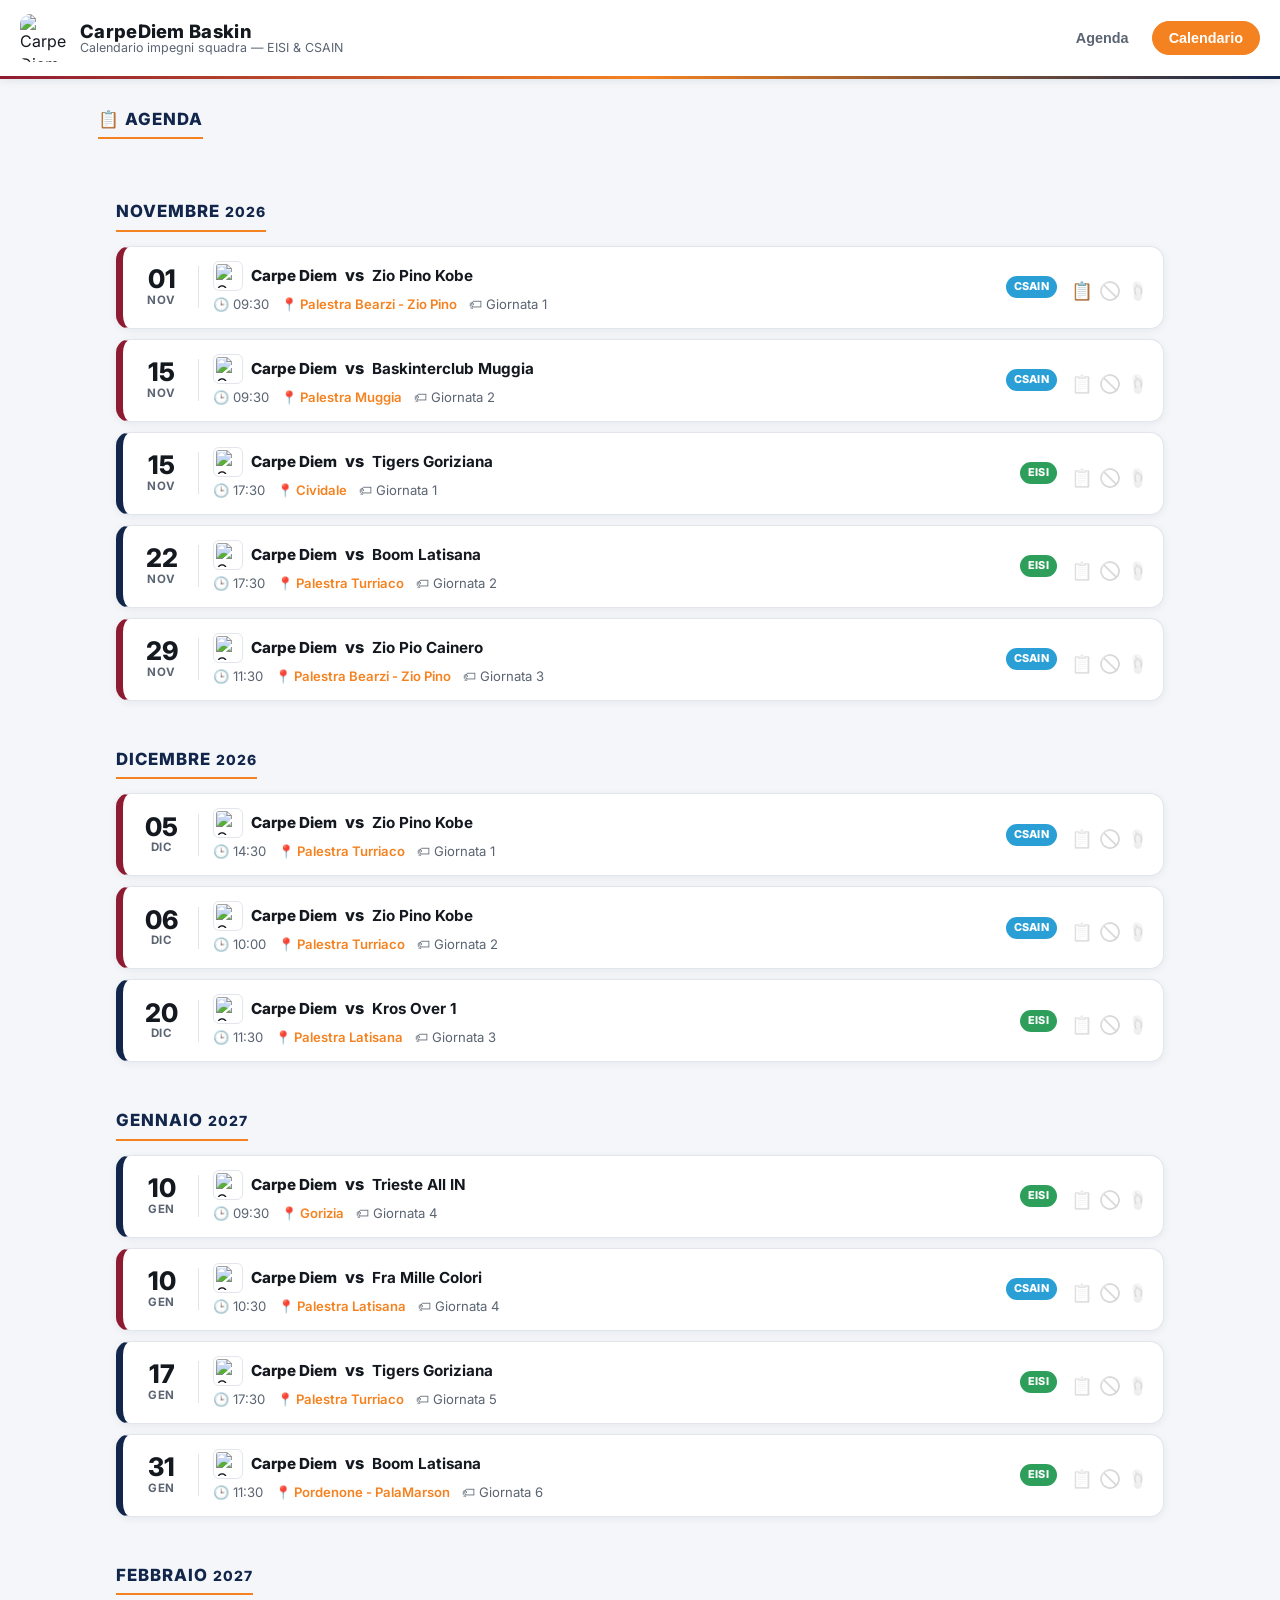
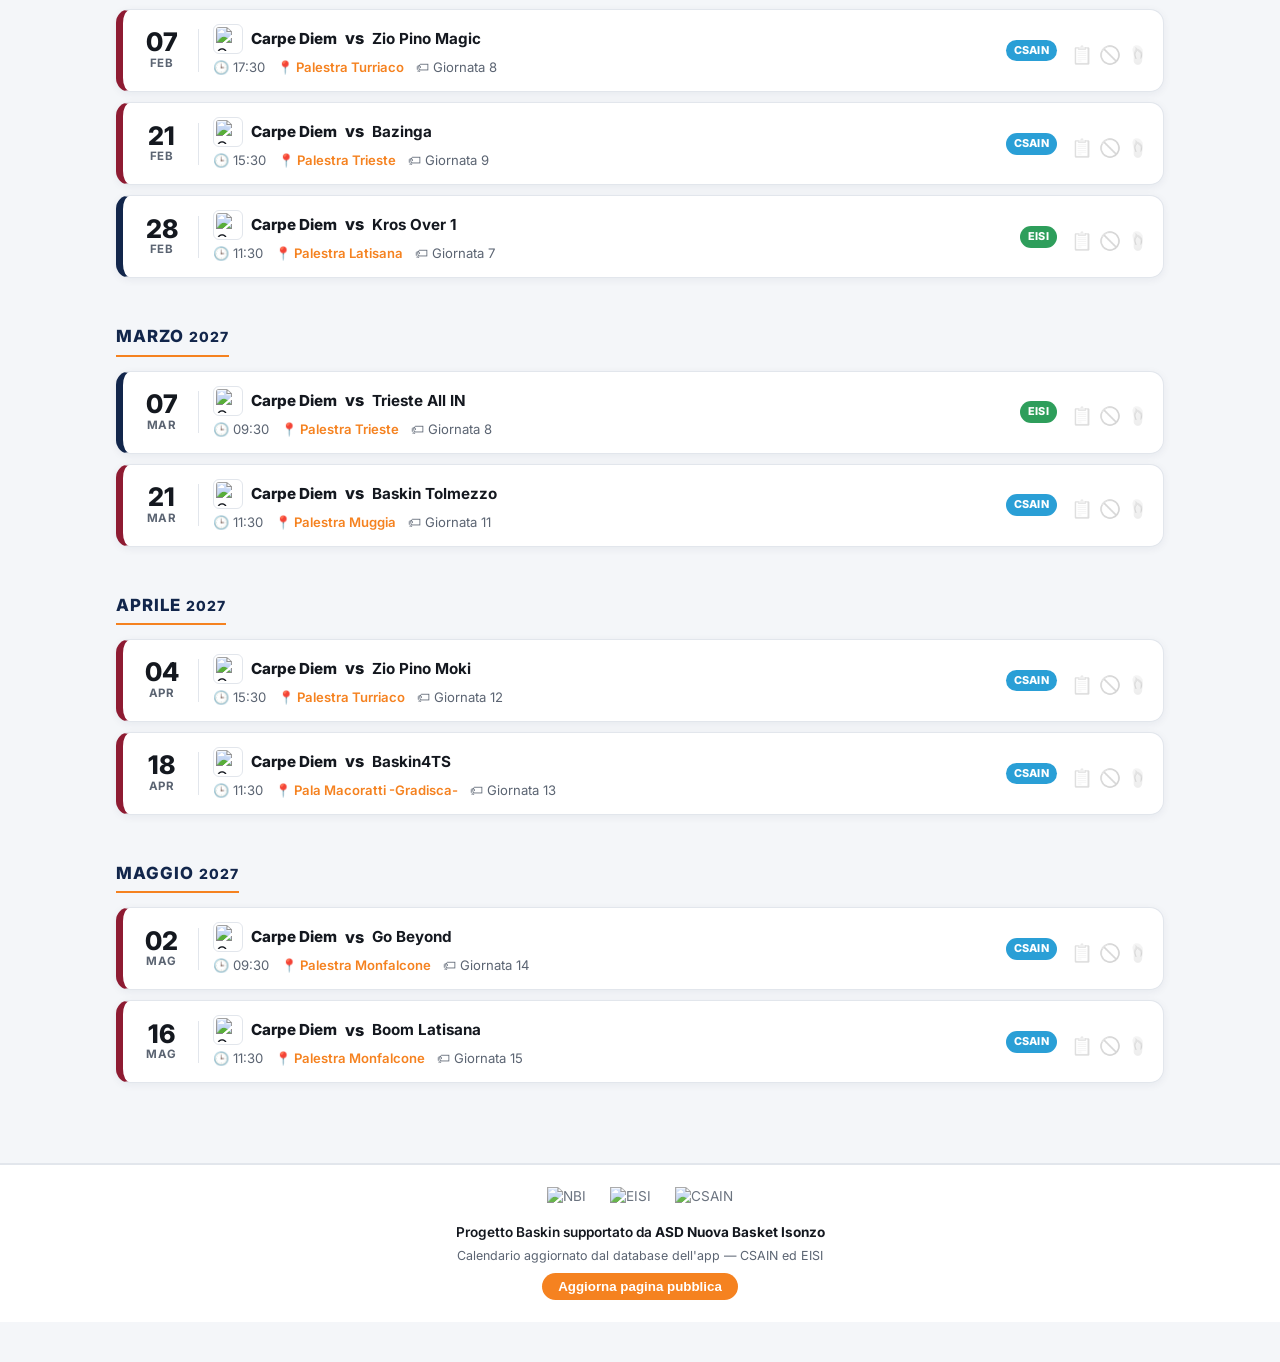
==== commit 5d09d7a8: "Cleanup temp scripts and regenerate static agenda" ====
--- a/calendar_site/index.html
+++ b/calendar_site/index.html
@@ -1083,13 +1083,11 @@
   </div>
   <p style="margin:0;color:var(--text);font-weight:600;">Progetto Baskin supportato da <strong>ASD Nuova Basket Isonzo</strong></p>
   <p style="margin:4px 0 8px;font-size:.78rem;color:var(--muted);">Calendario aggiornato dal database dell'app — CSAIN ed EISI</p>
-  <button onclick="alert('Per aggiornare la pagina pubblica:
-1. Esegui: .\.venv\Scripts\python.exe calendar_site\generate.py
-2. Fai push: git add docs/index.html; git commit -m "update"; git push')" style="padding:6px 16px;border-radius:999px;background:var(--orange);color:#fff;font-weight:700;border:none;cursor:pointer;">Aggiorna pagina pubblica</button>
+  <button onclick="alert('Per aggiornare la pagina pubblica:\n1. Esegui: .\\.venv\\Scripts\\python.exe calendar_site\\generate.py\\n2. Fai push: git add docs/index.html; git commit -m "update"; git push')" style="padding:6px 16px;border-radius:999px;background:var(--orange);color:#fff;font-weight:700;border:none;cursor:pointer;">Aggiorna pagina pubblica</button>
 </footer>
 
 <script>
-  const LOCAL_MATCHES = [{"id": 1, "date": "2026-11-01", "convocations": [], "unavailabilities": [], "transport": [], "notes": null}, {"id": 2, "date": "2026-11-15", "convocations": [], "unavailabilities": [], "transport": [], "notes": null}, {"id": 12, "date": "2026-11-15", "convocations": [], "unavailabilities": [], "transport": [], "notes": null}, {"id": 13, "date": "2026-11-22", "convocations": [], "unavailabilities": [], "transport": [], "notes": null}, {"id": 3, "date": "2026-11-29", "convocations": [], "unavailabilities": [], "transport": [], "notes": null}, {"id": 20, "date": "2026-12-05", "convocations": [], "unavailabilities": [], "transport": [], "notes": null}, {"id": 21, "date": "2026-12-06", "convocations": [], "unavailabilities": [], "transport": [], "notes": null}, {"id": 14, "date": "2026-12-20", "convocations": [], "unavailabilities": [], "transport": [], "notes": null}, {"id": 15, "date": "2027-01-10", "convocations": [], "unavailabilities": [], "transport": [], "notes": null}, {"id": 4, "date": "2027-01-10", "convocations": [], "unavailabilities": [], "transport": [], "notes": null}, {"id": 16, "date": "2027-01-17", "convocations": [], "unavailabilities": [], "transport": [], "notes": null}, {"id": 17, "date": "2027-01-31", "convocations": [], "unavailabilities": [], "transport": [], "notes": null}, {"id": 5, "date": "2027-02-07", "convocations": [], "unavailabilities": [], "transport": [], "notes": null}, {"id": 6, "date": "2027-02-21", "convocations": [], "unavailabilities": [], "transport": [], "notes": null}, {"id": 18, "date": "2027-02-28", "convocations": [], "unavailabilities": [], "transport": [], "notes": null}, {"id": 19, "date": "2027-03-07", "convocations": [], "unavailabilities": [], "transport": [], "notes": null}, {"id": 7, "date": "2027-03-21", "convocations": [], "unavailabilities": [], "transport": [], "notes": null}, {"id": 8, "date": "2027-04-04", "convocations": [], "unavailabilities": [], "transport": [], "notes": null}, {"id": 9, "date": "2027-04-18", "convocations": [], "unavailabilities": [], "transport": [], "notes": null}, {"id": 10, "date": "2027-05-02", "convocations": [], "unavailabilities": [], "transport": [], "notes": null}, {"id": 11, "date": "2027-05-16", "convocations": [], "unavailabilities": [], "transport": [], "notes": null}];
+  const LOCAL_MATCHES = [{"id": 1, "date": "2026-11-01", "convocations": [{"player_id": 2}, {"player_id": 3}, {"player_id": 7}, {"player_id": 12}, {"player_id": 17}, {"player_id": 18}, {"player_id": 22}, {"player_id": 23}, {"player_id": 24}, {"player_id": 27}, {"player_id": 34}, {"player_id": 35}, {"player_id": 36}, {"player_id": 38}], "unavailabilities": [], "transport": [], "notes": null}, {"id": 2, "date": "2026-11-15", "convocations": [], "unavailabilities": [], "transport": [], "notes": null}, {"id": 12, "date": "2026-11-15", "convocations": [], "unavailabilities": [], "transport": [], "notes": null}, {"id": 13, "date": "2026-11-22", "convocations": [], "unavailabilities": [], "transport": [], "notes": null}, {"id": 3, "date": "2026-11-29", "convocations": [], "unavailabilities": [], "transport": [], "notes": null}, {"id": 20, "date": "2026-12-05", "convocations": [], "unavailabilities": [], "transport": [], "notes": null}, {"id": 21, "date": "2026-12-06", "convocations": [], "unavailabilities": [], "transport": [], "notes": null}, {"id": 14, "date": "2026-12-20", "convocations": [], "unavailabilities": [], "transport": [], "notes": null}, {"id": 15, "date": "2027-01-10", "convocations": [], "unavailabilities": [], "transport": [], "notes": null}, {"id": 4, "date": "2027-01-10", "convocations": [], "unavailabilities": [], "transport": [], "notes": null}, {"id": 16, "date": "2027-01-17", "convocations": [], "unavailabilities": [], "transport": [], "notes": null}, {"id": 17, "date": "2027-01-31", "convocations": [], "unavailabilities": [], "transport": [], "notes": null}, {"id": 5, "date": "2027-02-07", "convocations": [], "unavailabilities": [], "transport": [], "notes": null}, {"id": 6, "date": "2027-02-21", "convocations": [], "unavailabilities": [], "transport": [], "notes": null}, {"id": 18, "date": "2027-02-28", "convocations": [], "unavailabilities": [], "transport": [], "notes": null}, {"id": 19, "date": "2027-03-07", "convocations": [], "unavailabilities": [], "transport": [], "notes": null}, {"id": 7, "date": "2027-03-21", "convocations": [], "unavailabilities": [], "transport": [], "notes": null}, {"id": 8, "date": "2027-04-04", "convocations": [], "unavailabilities": [], "transport": [], "notes": null}, {"id": 9, "date": "2027-04-18", "convocations": [], "unavailabilities": [], "transport": [], "notes": null}, {"id": 10, "date": "2027-05-02", "convocations": [], "unavailabilities": [], "transport": [], "notes": null}, {"id": 11, "date": "2027-05-16", "convocations": [], "unavailabilities": [], "transport": [], "notes": null}];
   document.querySelectorAll('.card-icons[data-match-id]').forEach((box) => {
     const id = box.getAttribute('data-match-id');
     const m = (LOCAL_MATCHES || []).find((x) => String(x.id) === String(id));
@@ -1108,9 +1106,7 @@
       } else if (passBadge) { passBadge.classList.remove('active'); }
     } catch (e) { }
   });
-  </script>
-
-</footer>
+</script>
 
 </body>
 </html>
